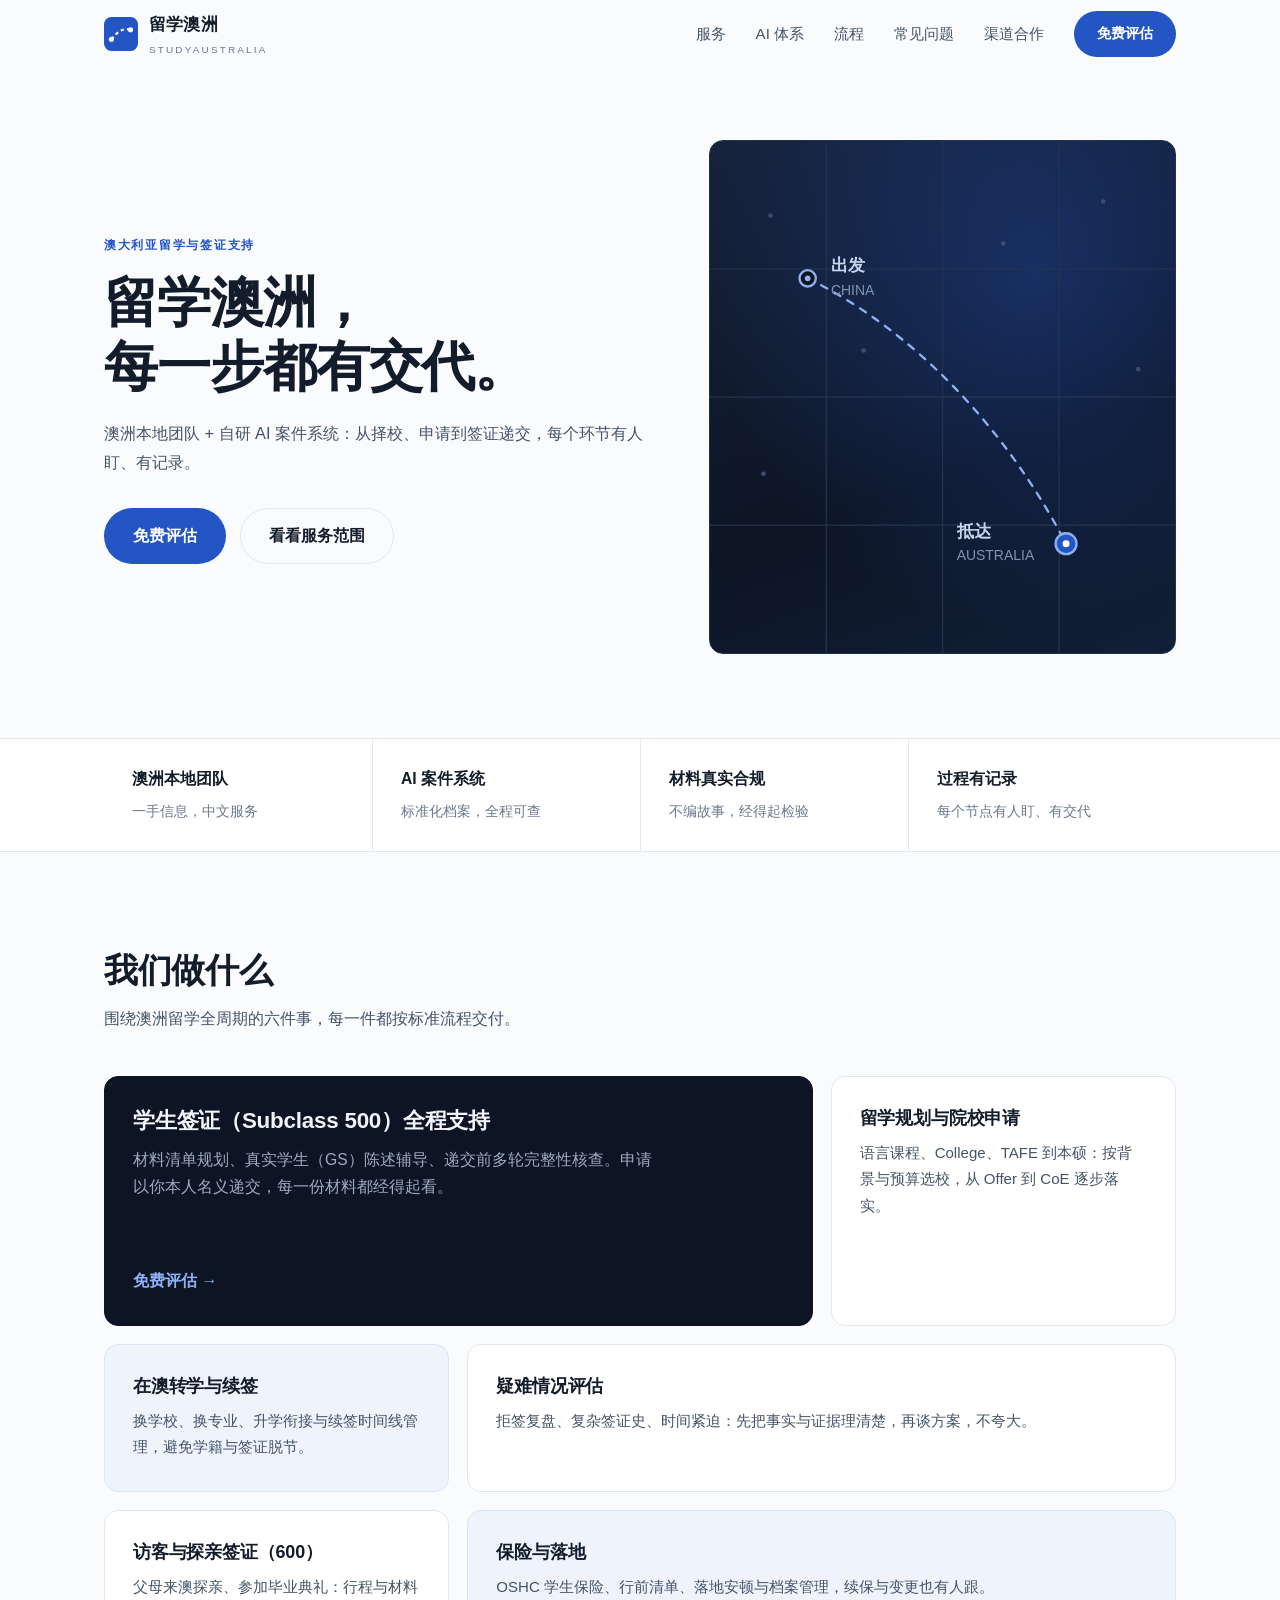
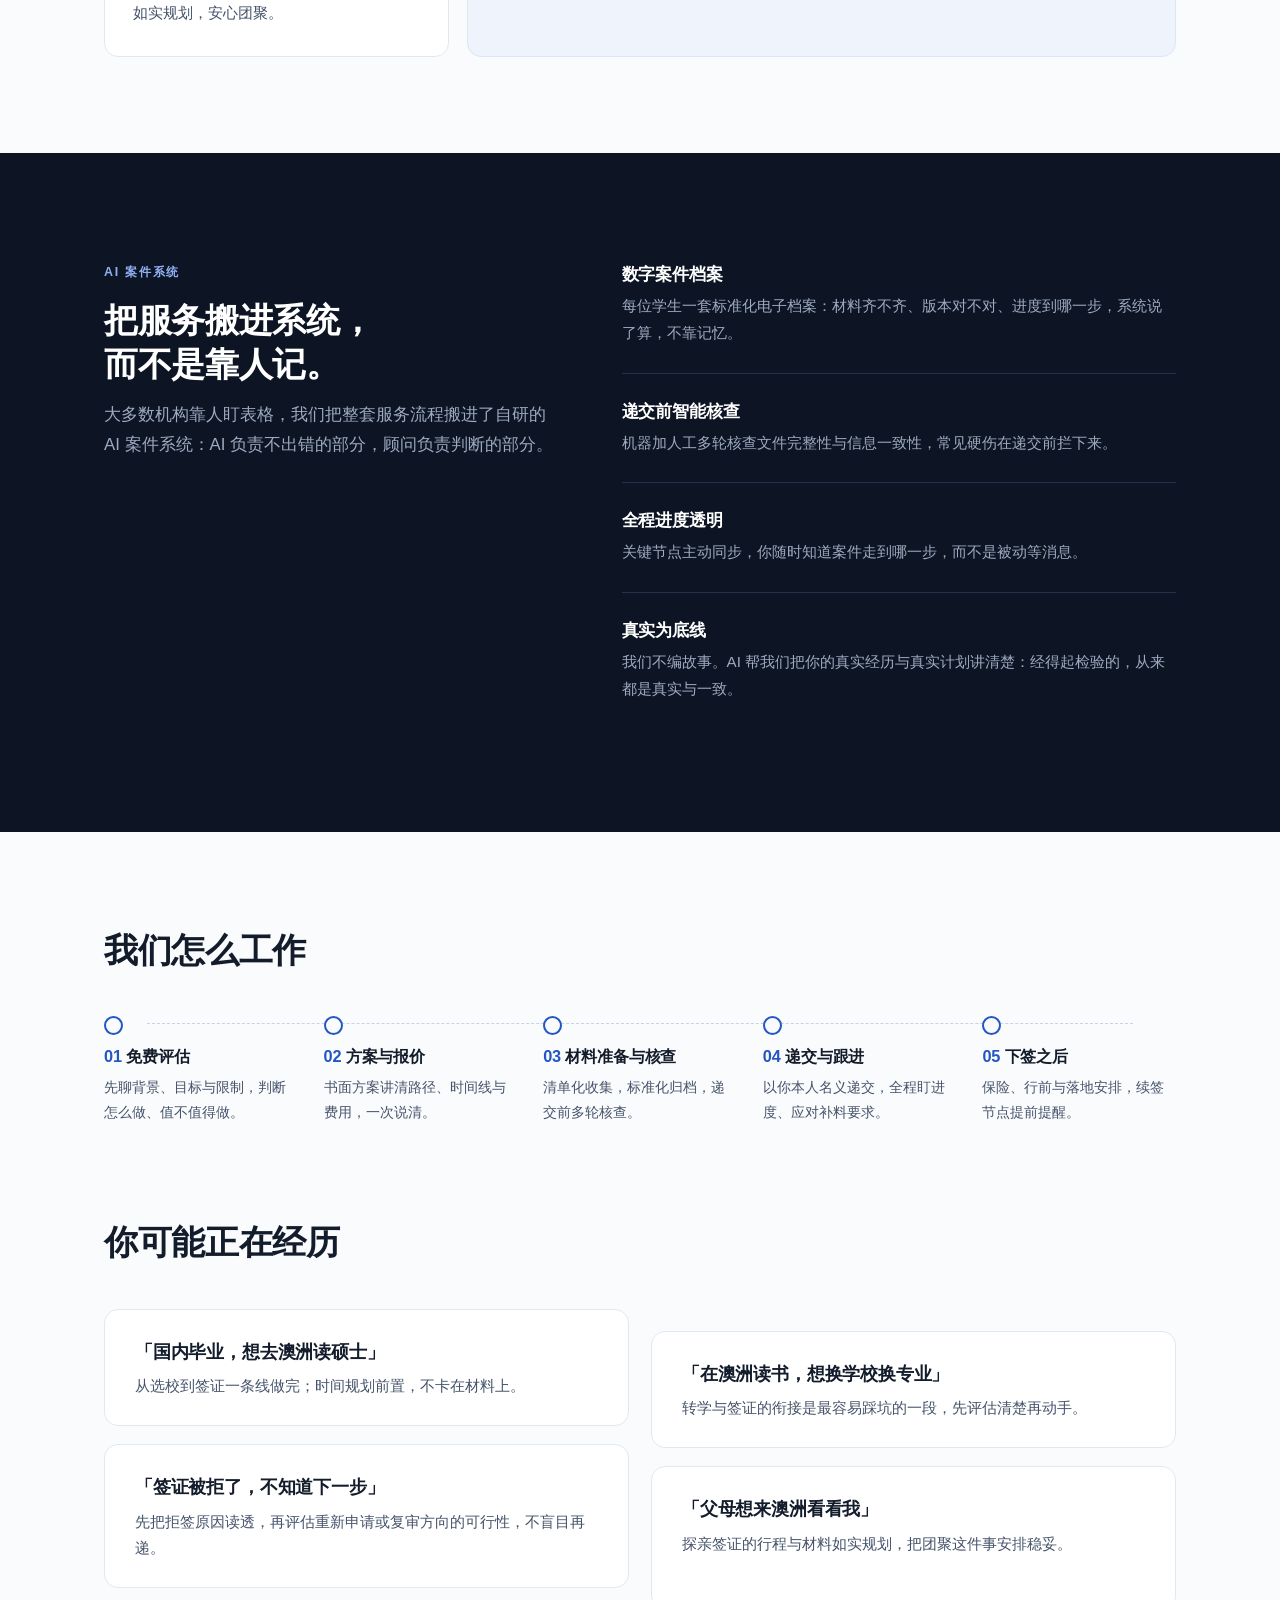
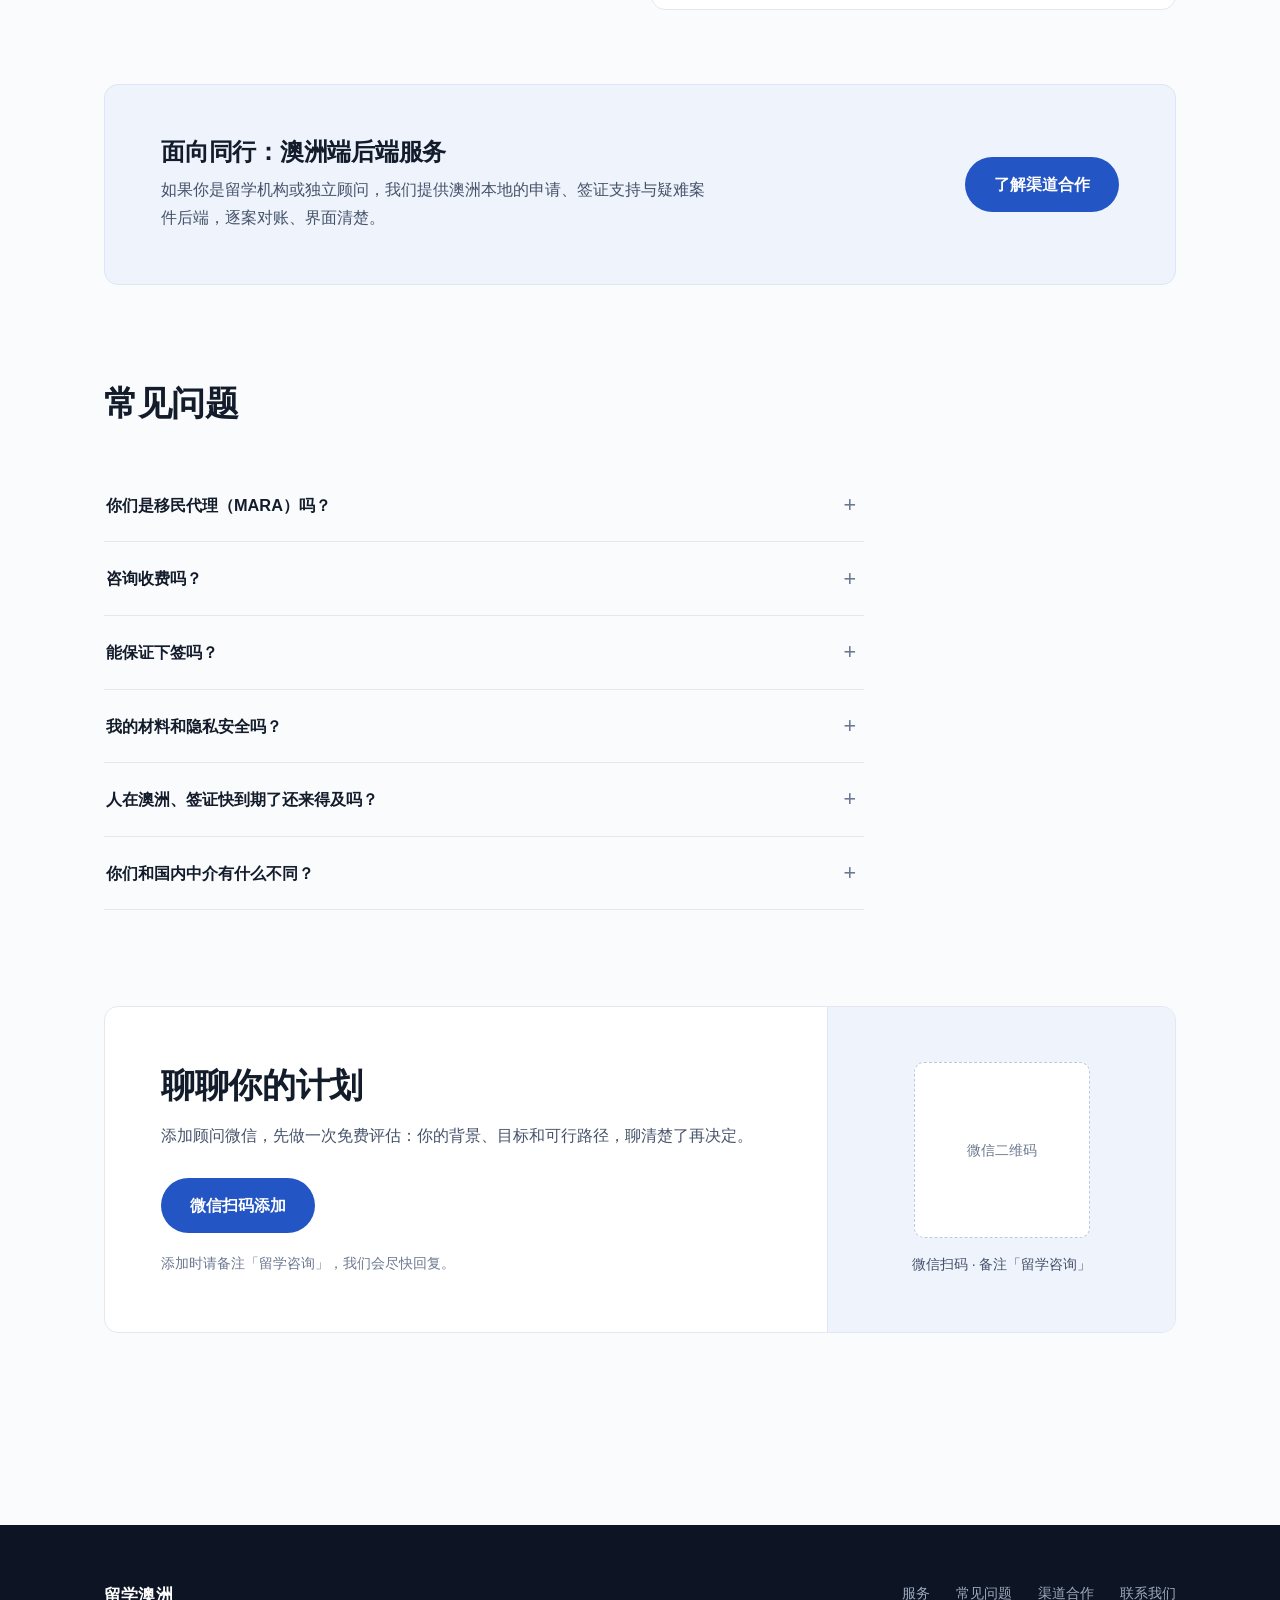
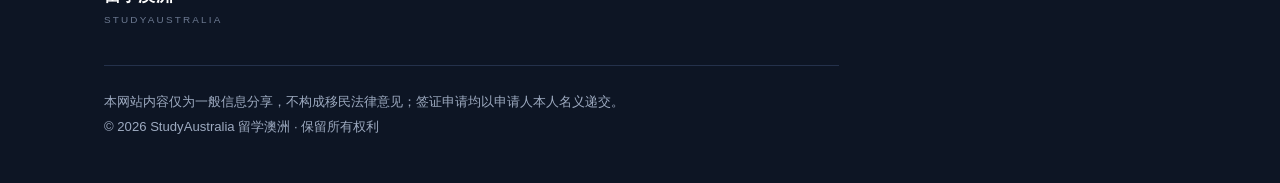
==== index.html @ 64d20a01 "StudyAustralia 品牌站 v1（首页 + 渠道合作页）" ====
<!DOCTYPE html>
<html lang="zh-CN">
<head>
  <meta charset="UTF-8">
  <meta name="viewport" content="width=device-width, initial-scale=1.0">
  <title>留学澳洲 StudyAustralia | 院校申请 · 签证支持 · 澳洲本地服务</title>
  <meta name="description" content="留学澳洲 StudyAustralia：澳洲本地留学服务团队。院校申请、学生签证（500）支持、在澳转学续签、疑难情况评估、探亲签证、OSHC 与落地服务，自研 AI 案件系统全程透明。">
  <meta property="og:title" content="留学澳洲 StudyAustralia | 院校申请 · 签证支持 · 澳洲本地服务">
  <meta property="og:description" content="澳洲本地团队 + 自研 AI 案件系统：从择校、申请到签证递交，每个环节有人盯、有记录。">
  <meta property="og:type" content="website">
  <meta name="theme-color" content="#0d1524">
  <link rel="icon" href="data:image/svg+xml,%3Csvg xmlns='http://www.w3.org/2000/svg' viewBox='0 0 32 32'%3E%3Crect width='32' height='32' rx='7' fill='%232455c4'/%3E%3Cpath d='M7 21 Q16 9 25 12' stroke='white' stroke-width='2' fill='none' stroke-dasharray='3 3'/%3E%3Ccircle cx='7' cy='21' r='2.4' fill='white'/%3E%3Ccircle cx='25' cy='12' r='2.4' fill='white'/%3E%3C/svg%3E">
  <link rel="stylesheet" href="css/style.css">
</head>
<body>
  <a class="skip-link" href="#main">跳到主要内容</a>

  <header class="nav" id="nav">
    <div class="container nav-inner">
      <a class="brand" href="#" aria-label="留学澳洲 首页">
        <!-- 品牌标识 -->
        <svg class="brand-mark" width="34" height="34" viewBox="0 0 32 32" aria-hidden="true">
          <rect width="32" height="32" rx="7" fill="#2455c4"/>
          <path d="M7 21 Q16 9 25 12" stroke="#fff" stroke-width="2" fill="none" stroke-dasharray="3 3"/>
          <circle cx="7" cy="21" r="2.4" fill="#fff"/>
          <circle cx="25" cy="12" r="2.4" fill="#fff"/>
        </svg>
        <span>
          <span class="brand-name">留学澳洲</span>
          <span class="brand-tag">STUDYAUSTRALIA</span>
        </span>
      </a>
      <button class="nav-toggle" aria-expanded="false" aria-controls="nav-links" aria-label="打开菜单">
        <span></span><span></span><span></span>
      </button>
      <ul class="nav-links" id="nav-links">
        <li><a href="#services">服务</a></li>
        <li><a href="#ai">AI 体系</a></li>
        <li><a href="#process">流程</a></li>
        <li><a href="#faq">常见问题</a></li>
        <li><a href="partners.html">渠道合作</a></li>
        <li><a class="btn btn-primary" href="#contact">免费评估</a></li>
      </ul>
    </div>
  </header>

  <main id="main">

    <!-- ============ Hero ============ -->
    <section class="hero">
      <div class="container hero-grid">
        <div>
          <span class="eyebrow">澳大利亚留学与签证支持</span>
          <h1 class="h-hero">留学澳洲，<br>每一步都有交代。</h1>
          <p class="sub">澳洲本地团队 + 自研 AI 案件系统：从择校、申请到签证递交，每个环节有人盯、有记录。</p>
          <div class="hero-ctas">
            <a class="btn btn-primary" href="#contact">免费评估</a>
            <a class="btn btn-ghost" href="#services">看看服务范围</a>
          </div>
        </div>
        <!-- 航线示意图 -->
        <div class="route-panel" role="img" aria-label="从中国到澳大利亚的航线示意图">
          <svg viewBox="0 0 400 440" preserveAspectRatio="xMidYMid slice" aria-hidden="true">
            <defs>
              <radialGradient id="glow" cx="70%" cy="26%" r="70%">
                <stop offset="0%" stop-color="#2455c4" stop-opacity="0.35"/>
                <stop offset="100%" stop-color="#2455c4" stop-opacity="0"/>
              </radialGradient>
            </defs>
            <rect width="400" height="440" fill="url(#glow)"/>
            <!-- 经纬参考线 -->
            <g stroke="#26344f" stroke-width="1">
              <line x1="0" y1="110" x2="400" y2="110"/>
              <line x1="0" y1="220" x2="400" y2="220"/>
              <line x1="0" y1="330" x2="400" y2="330"/>
              <line x1="100" y1="0" x2="100" y2="440"/>
              <line x1="200" y1="0" x2="200" y2="440"/>
              <line x1="300" y1="0" x2="300" y2="440"/>
            </g>
            <!-- 远点星点 -->
            <g fill="#3b4c6e">
              <circle cx="52" cy="64" r="2"/>
              <circle cx="338" cy="52" r="2"/>
              <circle cx="368" cy="196" r="2"/>
              <circle cx="46" cy="286" r="2"/>
              <circle cx="132" cy="180" r="2"/>
              <circle cx="252" cy="88" r="2"/>
            </g>
            <!-- 航线：出发 → 抵达 -->
            <path d="M84 118 C 150 150, 240 220, 306 346" stroke="#8fb0f2" stroke-width="2"
                  fill="none" stroke-dasharray="6 7" stroke-linecap="round"/>
            <g>
              <circle cx="84" cy="118" r="7" fill="#0d1524" stroke="#8fb0f2" stroke-width="2"/>
              <circle cx="84" cy="118" r="2.5" fill="#8fb0f2"/>
              <text x="104" y="112" fill="#c7d4ec" font-size="15" font-weight="600">出发</text>
              <text x="104" y="132" fill="#8093b2" font-size="12">CHINA</text>
            </g>
            <g>
              <circle cx="306" cy="346" r="9" fill="#2455c4" stroke="#8fb0f2" stroke-width="2"/>
              <circle cx="306" cy="346" r="3" fill="#fff"/>
              <text x="212" y="340" fill="#c7d4ec" font-size="15" font-weight="600">抵达</text>
              <text x="212" y="360" fill="#8093b2" font-size="12">AUSTRALIA</text>
            </g>
          </svg>
        </div>
      </div>
    </section>

    <!-- ============ 信任带 ============ -->
    <div class="band">
      <div class="container band-grid">
        <div class="band-item"><strong>澳洲本地团队</strong><span>一手信息，中文服务</span></div>
        <div class="band-item"><strong>AI 案件系统</strong><span>标准化档案，全程可查</span></div>
        <div class="band-item"><strong>材料真实合规</strong><span>不编故事，经得起检验</span></div>
        <div class="band-item"><strong>过程有记录</strong><span>每个节点有人盯、有交代</span></div>
      </div>
    </div>

    <!-- ============ 服务 bento ============ -->
    <section class="section" id="services">
      <div class="container">
        <div class="section-head reveal">
          <h2 class="h-section">我们做什么</h2>
          <p class="sub">围绕澳洲留学全周期的六件事，每一件都按标准流程交付。</p>
        </div>
        <div class="bento">
          <article class="bento-card bento-featured reveal">
            <div>
              <h3>学生签证（Subclass 500）全程支持</h3>
              <p>材料清单规划、真实学生（GS）陈述辅导、递交前多轮完整性核查。申请以你本人名义递交，每一份材料都经得起看。</p>
            </div>
            <a class="link-more" href="#contact">免费评估</a>
          </article>
          <article class="bento-card reveal reveal-d1">
            <h3>留学规划与院校申请</h3>
            <p>语言课程、College、TAFE 到本硕：按背景与预算选校，从 Offer 到 CoE 逐步落实。</p>
          </article>
          <article class="bento-card bento-tint reveal">
            <h3>在澳转学与续签</h3>
            <p>换学校、换专业、升学衔接与续签时间线管理，避免学籍与签证脱节。</p>
          </article>
          <article class="bento-card bento-wide reveal reveal-d1">
            <h3>疑难情况评估</h3>
            <p>拒签复盘、复杂签证史、时间紧迫：先把事实与证据理清楚，再谈方案，不夸大。</p>
          </article>
          <article class="bento-card reveal reveal-d2">
            <h3>访客与探亲签证（600）</h3>
            <p>父母来澳探亲、参加毕业典礼：行程与材料如实规划，安心团聚。</p>
          </article>
          <article class="bento-card bento-tint bento-wide reveal reveal-d3">
            <h3>保险与落地</h3>
            <p>OSHC 学生保险、行前清单、落地安顿与档案管理，续保与变更也有人跟。</p>
          </article>
        </div>
      </div>
    </section>

    <!-- ============ AI 体系（全页唯一深色 block） ============ -->
    <section class="block-ai" id="ai">
      <div class="container">
        <div class="ai-grid">
          <div class="reveal">
            <span class="eyebrow">AI 案件系统</span>
            <h2 class="h-section">把服务搬进系统，<br>而不是靠人记。</h2>
            <p class="lead">大多数机构靠人盯表格，我们把整套服务流程搬进了自研的 AI 案件系统：AI 负责不出错的部分，顾问负责判断的部分。</p>
          </div>
          <div class="ai-list">
            <div class="ai-item reveal">
              <h3>数字案件档案</h3>
              <p>每位学生一套标准化电子档案：材料齐不齐、版本对不对、进度到哪一步，系统说了算，不靠记忆。</p>
            </div>
            <div class="ai-item reveal reveal-d1">
              <h3>递交前智能核查</h3>
              <p>机器加人工多轮核查文件完整性与信息一致性，常见硬伤在递交前拦下来。</p>
            </div>
            <div class="ai-item reveal reveal-d2">
              <h3>全程进度透明</h3>
              <p>关键节点主动同步，你随时知道案件走到哪一步，而不是被动等消息。</p>
            </div>
            <div class="ai-item reveal reveal-d3">
              <h3>真实为底线</h3>
              <p>我们不编故事。AI 帮我们把你的真实经历与真实计划讲清楚：经得起检验的，从来都是真实与一致。</p>
            </div>
          </div>
        </div>
      </div>
    </section>

    <!-- ============ 流程 ============ -->
    <section class="section" id="process">
      <div class="container">
        <div class="section-head reveal">
          <h2 class="h-section">我们怎么工作</h2>
        </div>
        <div class="process">
          <div class="step reveal">
            <h3>免费评估</h3>
            <p>先聊背景、目标与限制，判断怎么做、值不值得做。</p>
          </div>
          <div class="step reveal reveal-d1">
            <h3>方案与报价</h3>
            <p>书面方案讲清路径、时间线与费用，一次说清。</p>
          </div>
          <div class="step reveal reveal-d2">
            <h3>材料准备与核查</h3>
            <p>清单化收集，标准化归档，递交前多轮核查。</p>
          </div>
          <div class="step reveal reveal-d3">
            <h3>递交与跟进</h3>
            <p>以你本人名义递交，全程盯进度、应对补料要求。</p>
          </div>
          <div class="step reveal reveal-d3">
            <h3>下签之后</h3>
            <p>保险、行前与落地安排，续签节点提前提醒。</p>
          </div>
        </div>
      </div>
    </section>

    <!-- ============ 常见场景 ============ -->
    <section class="section" id="cases" style="padding-top: 0;">
      <div class="container">
        <div class="section-head reveal">
          <h2 class="h-section">你可能正在经历</h2>
        </div>
        <div class="scenes">
          <article class="scene reveal">
            <h3>「国内毕业，想去澳洲读硕士」</h3>
            <p>从选校到签证一条线做完；时间规划前置，不卡在材料上。</p>
          </article>
          <article class="scene reveal reveal-d1">
            <h3>「在澳洲读书，想换学校换专业」</h3>
            <p>转学与签证的衔接是最容易踩坑的一段，先评估清楚再动手。</p>
          </article>
          <article class="scene reveal">
            <h3>「签证被拒了，不知道下一步」</h3>
            <p>先把拒签原因读透，再评估重新申请或复审方向的可行性，不盲目再递。</p>
          </article>
          <article class="scene reveal reveal-d1">
            <h3>「父母想来澳洲看看我」</h3>
            <p>探亲签证的行程与材料如实规划，把团聚这件事安排稳妥。</p>
          </article>
        </div>
      </div>
    </section>

    <!-- ============ 渠道合作引导 ============ -->
    <section class="section" style="padding-top: 0;">
      <div class="container">
        <div class="partners-band reveal">
          <div>
            <h2>面向同行：澳洲端后端服务</h2>
            <p>如果你是留学机构或独立顾问，我们提供澳洲本地的申请、签证支持与疑难案件后端，逐案对账、界面清楚。</p>
          </div>
          <a class="btn btn-primary" href="partners.html">了解渠道合作</a>
        </div>
      </div>
    </section>

    <!-- ============ FAQ ============ -->
    <section class="section" id="faq" style="padding-top: 0;">
      <div class="container">
        <div class="section-head reveal">
          <h2 class="h-section">常见问题</h2>
        </div>
        <div class="faq-wrap reveal">
          <details class="faq">
            <summary>你们是移民代理（MARA）吗？</summary>
            <p class="faq-a">我们是教育咨询机构，不是澳大利亚注册移民代理，也不提供移民法律意见。签证申请以学生本人名义递交，我们做的是择校申请、材料整理与流程支持；涉及法律意见的情形，我们会建议你咨询注册移民代理或律师。</p>
          </details>
          <details class="faq">
            <summary>咨询收费吗？</summary>
            <p class="faq-a">初步评估免费。确定要做之后，我们会给出书面方案，路径、时间线和费用一次说清。</p>
          </details>
          <details class="faq">
            <summary>能保证下签吗？</summary>
            <p class="faq-a">没有任何机构能保证签证结果，说能保证的请保持警惕。我们承诺的是过程质量：材料真实、完整、一致，每一步有核查、有记录。</p>
          </details>
          <details class="faq">
            <summary>我的材料和隐私安全吗？</summary>
            <p class="faq-a">所有材料进入标准化电子档案，仅用于你本人的申请；护照、证件、账户类敏感信息有严格的内部访问边界，不会用于任何其他用途。</p>
          </details>
          <details class="faq">
            <summary>人在澳洲、签证快到期了还来得及吗？</summary>
            <p class="faq-a">越早评估越好。时间紧迫的案件我们会先做可行性判断：能做就全速推进，不能做也会直接告诉你，不耽误你的时间。</p>
          </details>
          <details class="faq">
            <summary>你们和国内中介有什么不同？</summary>
            <p class="faq-a">我们是澳洲本地团队，信息一手、流程数字化透明；同时我们也是多家留学机构的澳洲端合作伙伴。你可以直接找我们，也可能已经通过你的顾问在和我们协作。</p>
          </details>
        </div>
      </div>
    </section>

    <!-- ============ 联系 ============ -->
    <section class="section" id="contact" style="padding-top: 0;">
      <div class="container">
        <div class="contact-card reveal">
          <div class="contact-copy">
            <h2 class="h-section">聊聊你的计划</h2>
            <p class="sub">添加顾问微信，先做一次免费评估：你的背景、目标和可行路径，聊清楚了再决定。</p>
            <a class="btn btn-primary" href="#contact-qr">微信扫码添加</a>
            <p class="contact-note">添加时请备注「留学咨询」，我们会尽快回复。</p>
          </div>
          <div class="qr-side" id="contact-qr">
            <div class="qr-box">微信二维码</div>
            <span>微信扫码 · 备注「留学咨询」</span>
          </div>
        </div>
      </div>
    </section>
  </main>

  <footer class="footer">
    <div class="container">
      <div class="footer-top">
        <div class="brand">
          <span>
            <span class="brand-name">留学澳洲</span>
            <span class="brand-tag">STUDYAUSTRALIA</span>
          </span>
        </div>
        <ul class="footer-links">
          <li><a href="#services">服务</a></li>
          <li><a href="#faq">常见问题</a></li>
          <li><a href="partners.html">渠道合作</a></li>
          <li><a href="#contact">联系我们</a></li>
        </ul>
      </div>
      <p class="footer-legal">
        本网站内容仅为一般信息分享，不构成移民法律意见；签证申请均以申请人本人名义递交。<br>
        © <span id="year">2026</span> StudyAustralia 留学澳洲 · 保留所有权利
      </p>
    </div>
  </footer>

  <script src="js/main.js"></script>
</body>
</html>
---- css/style.css ----
/* ============================================================
   StudyAustralia 留学澳洲 · 品牌官网样式
   设计系统约定（全站唯一，改动请保持一致）：
   - 主题锁定：浅色单主题；唯一深色色块 = AI 体系区（deliberate color block，每页最多一次）
   - 圆角体系：容器/卡片 14px，交互按钮 pill（999px），小元素 10px
   - 色彩：中性 ink 冷灰 + 单一 accent 钴蓝，全站不引入第二 accent
   - 动效：仅 transform/opacity；IntersectionObserver 驱动；prefers-reduced-motion 全部降级
   - z-index 台阶：nav=50，移动菜单=40，其余不设
   ============================================================ */

:root {
  --ink: #131c2b;          /* 主文字 / 深底 */
  --ink-2: #0d1524;        /* 更深：深色区背景 */
  --body: #45536a;         /* 正文灰蓝 */
  --muted: #6b7890;        /* 次级文字 */
  --paper: #fafbfd;        /* 页面底 */
  --card: #ffffff;
  --line: #e3e8f0;         /* 分隔线 */
  --accent: #2455c4;       /* 唯一 accent：钴蓝 */
  --accent-deep: #1b3f96;
  --accent-tint: #eef3fc;  /* accent 浅底 */
  --on-ink: #f2f5fa;       /* 深底上的文字 */
  --on-ink-muted: #9daac0;
  --r-card: 14px;
  --r-sm: 10px;
  --ease: cubic-bezier(0.16, 1, 0.3, 1);
  --nav-h: 68px;
}

/* ---------- base ---------- */
* { box-sizing: border-box; margin: 0; padding: 0; }
html {
  scroll-behavior: smooth;
  scroll-padding-top: calc(var(--nav-h) + 16px);
  -webkit-text-size-adjust: 100%;
}
body {
  font-family: -apple-system, BlinkMacSystemFont, "PingFang SC", "Hiragino Sans GB",
    "Microsoft YaHei", "Noto Sans CJK SC", "Segoe UI", sans-serif;
  color: var(--ink);
  background: var(--paper);
  line-height: 1.75;
  font-size: 16px;
}
img, svg { display: block; max-width: 100%; }
a { color: inherit; text-decoration: none; }
::selection { background: var(--accent); color: #fff; }
:focus-visible { outline: 2px solid var(--accent); outline-offset: 3px; border-radius: 4px; }

.skip-link {
  position: absolute; left: -9999px; top: 0;
  background: var(--ink); color: #fff; padding: 10px 18px; z-index: 60;
  border-radius: 0 0 var(--r-sm) 0;
}
.skip-link:focus { left: 0; }

.container { max-width: 1120px; margin: 0 auto; padding: 0 24px; }

/* ---------- type ---------- */
h1, h2, h3 { line-height: 1.28; letter-spacing: -0.01em; font-weight: 700; }
.h-hero { font-size: clamp(2.1rem, 5.2vw, 3.4rem); line-height: 1.18; letter-spacing: -0.02em; }
.h-section { font-size: clamp(1.55rem, 3vw, 2.15rem); }
.sub {
  color: var(--body); font-size: 1.02rem; max-width: 40em;
}
.eyebrow {
  display: inline-block; font-size: 0.78rem; font-weight: 600;
  letter-spacing: 0.14em; color: var(--accent); margin-bottom: 14px;
}
.section-head { margin-bottom: 44px; }
.section-head .sub { margin-top: 12px; }

/* ---------- buttons：pill 体系 ---------- */
.btn {
  display: inline-flex; align-items: center; justify-content: center; gap: 8px;
  padding: 13px 28px; border-radius: 999px; font-size: 0.98rem; font-weight: 600;
  border: 1px solid transparent; cursor: pointer; white-space: nowrap;
  transition: transform 0.25s var(--ease), background 0.25s var(--ease),
    border-color 0.25s var(--ease), color 0.25s var(--ease);
}
.btn:active { transform: translateY(1px) scale(0.985); }
.btn-primary { background: var(--accent); color: #fff; }
.btn-primary:hover { background: var(--accent-deep); }
.btn-ghost { border-color: var(--line); color: var(--ink); background: transparent; }
.btn-ghost:hover { border-color: var(--ink); }
.btn-on-dark { background: var(--on-ink); color: var(--ink-2); }
.btn-on-dark:hover { background: #fff; }
.link-more { color: var(--accent); font-weight: 600; }
.link-more::after { content: " →"; }
.link-more:hover { color: var(--accent-deep); }

/* ---------- nav ---------- */
.nav {
  position: fixed; top: 0; left: 0; right: 0; z-index: 50; height: var(--nav-h);
  background: rgba(250, 251, 253, 0.86);
  -webkit-backdrop-filter: blur(14px); backdrop-filter: blur(14px);
  border-bottom: 1px solid transparent;
  transition: border-color 0.3s var(--ease);
}
.nav.scrolled { border-bottom-color: var(--line); }
.nav-inner {
  height: var(--nav-h); display: flex; align-items: center; justify-content: space-between; gap: 24px;
}
.brand { display: flex; align-items: center; gap: 11px; }
.brand-mark { flex: none; }
.brand-name { font-weight: 700; font-size: 1.05rem; letter-spacing: 0.01em; }
.brand-tag {
  display: block; font-size: 0.62rem; font-weight: 500; letter-spacing: 0.22em;
  color: var(--muted); margin-top: 1px;
}
.nav-links { display: flex; align-items: center; gap: 30px; list-style: none; }
.nav-links a:not(.btn) {
  font-size: 0.94rem; color: var(--body); font-weight: 500;
  transition: color 0.2s var(--ease);
}
.nav-links a:not(.btn):hover { color: var(--ink); }
.nav-links .btn { padding: 9px 22px; font-size: 0.9rem; }
.nav-toggle {
  display: none; background: none; border: 0; cursor: pointer; padding: 10px; margin-right: -10px;
}
.nav-toggle span {
  display: block; width: 22px; height: 2px; background: var(--ink); border-radius: 2px;
  transition: transform 0.3s var(--ease), opacity 0.3s var(--ease);
}
.nav-toggle span + span { margin-top: 5px; }
.nav-toggle[aria-expanded="true"] span:nth-child(1) { transform: translateY(7px) rotate(45deg); }
.nav-toggle[aria-expanded="true"] span:nth-child(2) { opacity: 0; }
.nav-toggle[aria-expanded="true"] span:nth-child(3) { transform: translateY(-7px) rotate(-45deg); }

/* ---------- hero ---------- */
.hero { padding: calc(var(--nav-h) + 72px) 0 84px; }
.hero-grid {
  display: grid; grid-template-columns: 1.08fr 0.92fr; gap: 56px; align-items: center;
}
.hero .sub { margin: 20px 0 32px; }
.hero-ctas { display: flex; gap: 14px; flex-wrap: wrap; }

/* hero 右侧：航线图版（品牌几何装置；后续可替换为真实摄影图，见 BUILD_NOTES） */
.route-panel {
  position: relative; border-radius: var(--r-card); overflow: hidden;
  background: linear-gradient(160deg, #16233c 0%, #0d1524 62%, #101f38 100%);
  border: 1px solid #22304a;
  aspect-ratio: 10 / 11;
}
.route-panel svg { position: absolute; inset: 0; width: 100%; height: 100%; }

/* ---------- 信任带 ---------- */
.band {
  border-top: 1px solid var(--line); border-bottom: 1px solid var(--line);
  background: var(--card);
}
.band-grid {
  display: grid; grid-template-columns: repeat(4, 1fr);
}
.band-item {
  padding: 26px 28px; border-left: 1px solid var(--line);
}
.band-item:first-child { border-left: 0; }
.band-item strong { display: block; font-size: 0.98rem; margin-bottom: 4px; }
.band-item span { font-size: 0.86rem; color: var(--muted); }

/* ---------- 通用 section ---------- */
.section { padding: 96px 0; }

/* ---------- services bento ---------- */
.bento {
  display: grid; grid-template-columns: repeat(3, 1fr); gap: 18px;
}
.bento-card {
  background: var(--card); border: 1px solid var(--line); border-radius: var(--r-card);
  padding: 30px 28px;
  transition: transform 0.3s var(--ease), box-shadow 0.3s var(--ease), border-color 0.3s var(--ease);
}
.bento-card:hover {
  transform: translateY(-3px);
  border-color: #cdd7e8;
  box-shadow: 0 14px 34px rgba(19, 34, 64, 0.08);
}
.bento-card h3 { font-size: 1.12rem; margin-bottom: 10px; }
.bento-card p { font-size: 0.94rem; color: var(--body); }
.bento-featured {
  grid-column: span 2; display: flex; flex-direction: column; justify-content: space-between;
  background: var(--ink-2); border-color: var(--ink-2); color: var(--on-ink);
  min-height: 250px;
}
.bento-featured h3 { font-size: 1.4rem; }
.bento-featured p { color: var(--on-ink-muted); font-size: 0.98rem; max-width: 34em; }
.bento-featured .link-more { color: #8fb0f2; margin-top: 22px; }
.bento-featured .link-more:hover { color: #b4cbf7; }
.bento-tint { background: var(--accent-tint); border-color: #dbe6f8; }
.bento-wide { grid-column: span 2; }
.bento-wide p { max-width: 44em; }

/* ---------- AI 深色区（全页唯一深色 color block） ---------- */
.block-ai { background: var(--ink-2); color: var(--on-ink); padding: 104px 0; }
.block-ai .eyebrow { color: #8fb0f2; }
.block-ai .h-section { color: #fff; }
.block-ai .lead { color: var(--on-ink-muted); font-size: 1.05rem; max-width: 36em; margin-top: 14px; }
.ai-grid {
  display: grid; grid-template-columns: 0.9fr 1.1fr; gap: 64px; align-items: start;
}
.ai-list { display: grid; gap: 0; }
.ai-item { padding: 26px 0; border-top: 1px solid #24314b; }
.ai-item:first-child { border-top: 0; padding-top: 6px; }
.ai-item h3 { color: #fff; font-size: 1.08rem; margin-bottom: 8px; }
.ai-item p { color: var(--on-ink-muted); font-size: 0.95rem; max-width: 38em; }

/* ---------- process ---------- */
.process {
  display: grid; grid-template-columns: repeat(5, 1fr); gap: 26px;
  position: relative; counter-reset: step;
}
.process::before {
  content: ""; position: absolute; top: 7px; left: 4%; right: 4%; height: 0;
  border-top: 1px dashed #c8d2e4;
}
.step { position: relative; padding-top: 30px; counter-increment: step; }
.step::before {
  content: ""; position: absolute; top: 0; left: 0; width: 15px; height: 15px;
  border-radius: 50%; background: var(--paper); border: 2px solid var(--accent);
}
.step h3 { font-size: 1.02rem; margin-bottom: 8px; }
.step h3::before { content: counter(step, decimal-leading-zero) "  "; color: var(--accent); font-weight: 700; }
.step p { font-size: 0.88rem; color: var(--body); }

/* ---------- scenarios ---------- */
.scenes { display: grid; grid-template-columns: 1fr 1fr; gap: 18px 22px; }
.scene {
  background: var(--card); border: 1px solid var(--line); border-radius: var(--r-card);
  padding: 30px 30px 26px;
}
.scenes .scene:nth-child(even) { transform: translateY(22px); }
.scene h3 { font-size: 1.14rem; margin-bottom: 10px; }
.scene p { font-size: 0.94rem; color: var(--body); }

/* ---------- partners band ---------- */
.partners-band {
  background: var(--accent-tint); border: 1px solid #dbe6f8; border-radius: var(--r-card);
  padding: 52px 56px; display: flex; align-items: center; justify-content: space-between; gap: 32px;
}
.partners-band h2 { font-size: 1.5rem; margin-bottom: 8px; }
.partners-band p { color: var(--body); max-width: 34em; }

/* ---------- FAQ ---------- */
.faq-wrap { max-width: 760px; }
.faq {
  border-bottom: 1px solid var(--line);
}
.faq summary {
  list-style: none; cursor: pointer; padding: 22px 44px 22px 2px;
  font-weight: 600; font-size: 1.02rem; position: relative;
}
.faq summary::-webkit-details-marker { display: none; }
.faq summary::after {
  content: "+"; position: absolute; right: 8px; top: 50%;
  transform: translateY(-50%); font-size: 1.35rem; font-weight: 400; color: var(--muted);
  transition: transform 0.3s var(--ease);
}
.faq[open] summary::after { transform: translateY(-50%) rotate(45deg); }
.faq-a { padding: 0 2px 24px; color: var(--body); font-size: 0.96rem; max-width: 44em; }

/* ---------- contact ---------- */
.contact-card {
  background: var(--card); border: 1px solid var(--line); border-radius: var(--r-card);
  display: grid; grid-template-columns: 1.35fr 0.65fr; overflow: hidden;
}
.contact-copy { padding: 56px; }
.contact-copy .sub { margin: 14px 0 28px; }
.contact-note { font-size: 0.88rem; color: var(--muted); margin-top: 18px; }
.qr-side {
  background: var(--accent-tint); border-left: 1px solid #dbe6f8;
  display: flex; flex-direction: column; align-items: center; justify-content: center;
  padding: 40px; gap: 14px;
}
.qr-box {
  width: 176px; height: 176px; border-radius: var(--r-sm);
  background: #fff; border: 1px dashed #b9c9e6;
  display: flex; align-items: center; justify-content: center;
  color: var(--muted); font-size: 0.9rem;
}
.qr-box img { width: 100%; height: 100%; object-fit: contain; border-radius: var(--r-sm); }
.qr-side span { font-size: 0.88rem; color: var(--body); }

/* ---------- footer ---------- */
.footer { background: var(--ink-2); color: var(--on-ink-muted); padding: 56px 0 44px; margin-top: 96px; }
.footer-top { display: flex; justify-content: space-between; gap: 32px; flex-wrap: wrap; align-items: flex-start; }
.footer .brand-name { color: #fff; }
.footer-links { display: flex; gap: 26px; list-style: none; font-size: 0.9rem; }
.footer-links a:hover { color: #fff; }
.footer-legal {
  margin-top: 36px; padding-top: 24px; border-top: 1px solid #24314b;
  font-size: 0.82rem; line-height: 1.9; max-width: 56em;
}

/* ---------- partners page ---------- */
.page-hero { padding: calc(var(--nav-h) + 80px) 0 72px; }
.page-hero .sub { margin: 18px 0 30px; }
.offer-list { display: grid; grid-template-columns: 1fr 1fr; gap: 0 64px; }
.offer {
  padding: 30px 0; border-bottom: 1px solid var(--line);
}
.offer h3 { font-size: 1.1rem; margin-bottom: 8px; }
.offer p { font-size: 0.94rem; color: var(--body); }
.flow { max-width: 640px; }
.flow-step {
  display: grid; grid-template-columns: 44px 1fr; gap: 20px; padding: 22px 0;
  border-bottom: 1px solid var(--line);
}
.flow-step:last-child { border-bottom: 0; }
.flow-num {
  width: 40px; height: 40px; border-radius: 50%; background: var(--accent-tint);
  color: var(--accent); font-weight: 700; display: flex; align-items: center; justify-content: center;
  font-size: 0.95rem;
}
.flow-step h3 { font-size: 1.04rem; margin-bottom: 4px; }
.flow-step p { font-size: 0.92rem; color: var(--body); }

/* ---------- reveal 动效 ---------- */
.reveal { opacity: 0; transform: translateY(22px); transition: opacity 0.7s var(--ease), transform 0.7s var(--ease); }
.reveal.in { opacity: 1; transform: none; }
.reveal-d1 { transition-delay: 0.08s; }
.reveal-d2 { transition-delay: 0.16s; }
.reveal-d3 { transition-delay: 0.24s; }

@media (prefers-reduced-motion: reduce) {
  html { scroll-behavior: auto; }
  .reveal { opacity: 1; transform: none; transition: none; }
  .btn, .bento-card, .nav, .faq summary::after { transition: none; }
}

/* ---------- responsive ---------- */
@media (max-width: 1024px) {
  .hero-grid { gap: 40px; }
  .process { grid-template-columns: repeat(5, 1fr); gap: 18px; }
}
@media (max-width: 860px) {
  .section { padding: 68px 0; }
  .hero { padding: calc(var(--nav-h) + 44px) 0 60px; }
  .hero-grid { grid-template-columns: 1fr; gap: 36px; }
  .route-panel { aspect-ratio: 16 / 10; }
  .band-grid { grid-template-columns: 1fr 1fr; }
  .band-item { border-left: 0; border-top: 1px solid var(--line); }
  .band-item:nth-child(-n+2) { border-top: 0; }
  .band-item:nth-child(even) { border-left: 1px solid var(--line); }
  .bento { grid-template-columns: 1fr; }
  .bento-featured, .bento-wide { grid-column: span 1; }
  .ai-grid { grid-template-columns: 1fr; gap: 36px; }
  .process { grid-template-columns: 1fr; gap: 8px; }
  .process::before { display: none; }
  .step { padding: 18px 0 18px 30px; }
  .step::before { top: 24px; }
  .scenes { grid-template-columns: 1fr; }
  .scenes .scene:nth-child(even) { transform: none; }
  .partners-band { flex-direction: column; align-items: flex-start; padding: 40px 32px; }
  .contact-card { grid-template-columns: 1fr; }
  .qr-side { border-left: 0; border-top: 1px solid #dbe6f8; }
  .contact-copy { padding: 40px 30px; }
  .offer-list { grid-template-columns: 1fr; gap: 0; }

  /* 移动端导航 */
  .nav-toggle { display: block; }
  .nav-links {
    position: fixed; top: var(--nav-h); left: 0; right: 0; z-index: 40;
    flex-direction: column; align-items: flex-start; gap: 4px;
    background: var(--card); border-bottom: 1px solid var(--line);
    padding: 14px 24px 22px;
    transform: translateY(-12px); opacity: 0; pointer-events: none;
    transition: transform 0.3s var(--ease), opacity 0.3s var(--ease);
  }
  .nav-links.open { transform: none; opacity: 1; pointer-events: auto; }
  .nav-links li { width: 100%; }
  .nav-links a:not(.btn) { display: block; padding: 10px 0; font-size: 1rem; }
  .nav-links .btn { margin-top: 10px; }
}
@media (max-width: 480px) {
  .band-grid { grid-template-columns: 1fr; }
  .band-item { border-left: 0 !important; border-top: 1px solid var(--line); }
  .band-item:first-child { border-top: 0; }
  .partners-band { padding: 32px 24px; }
}
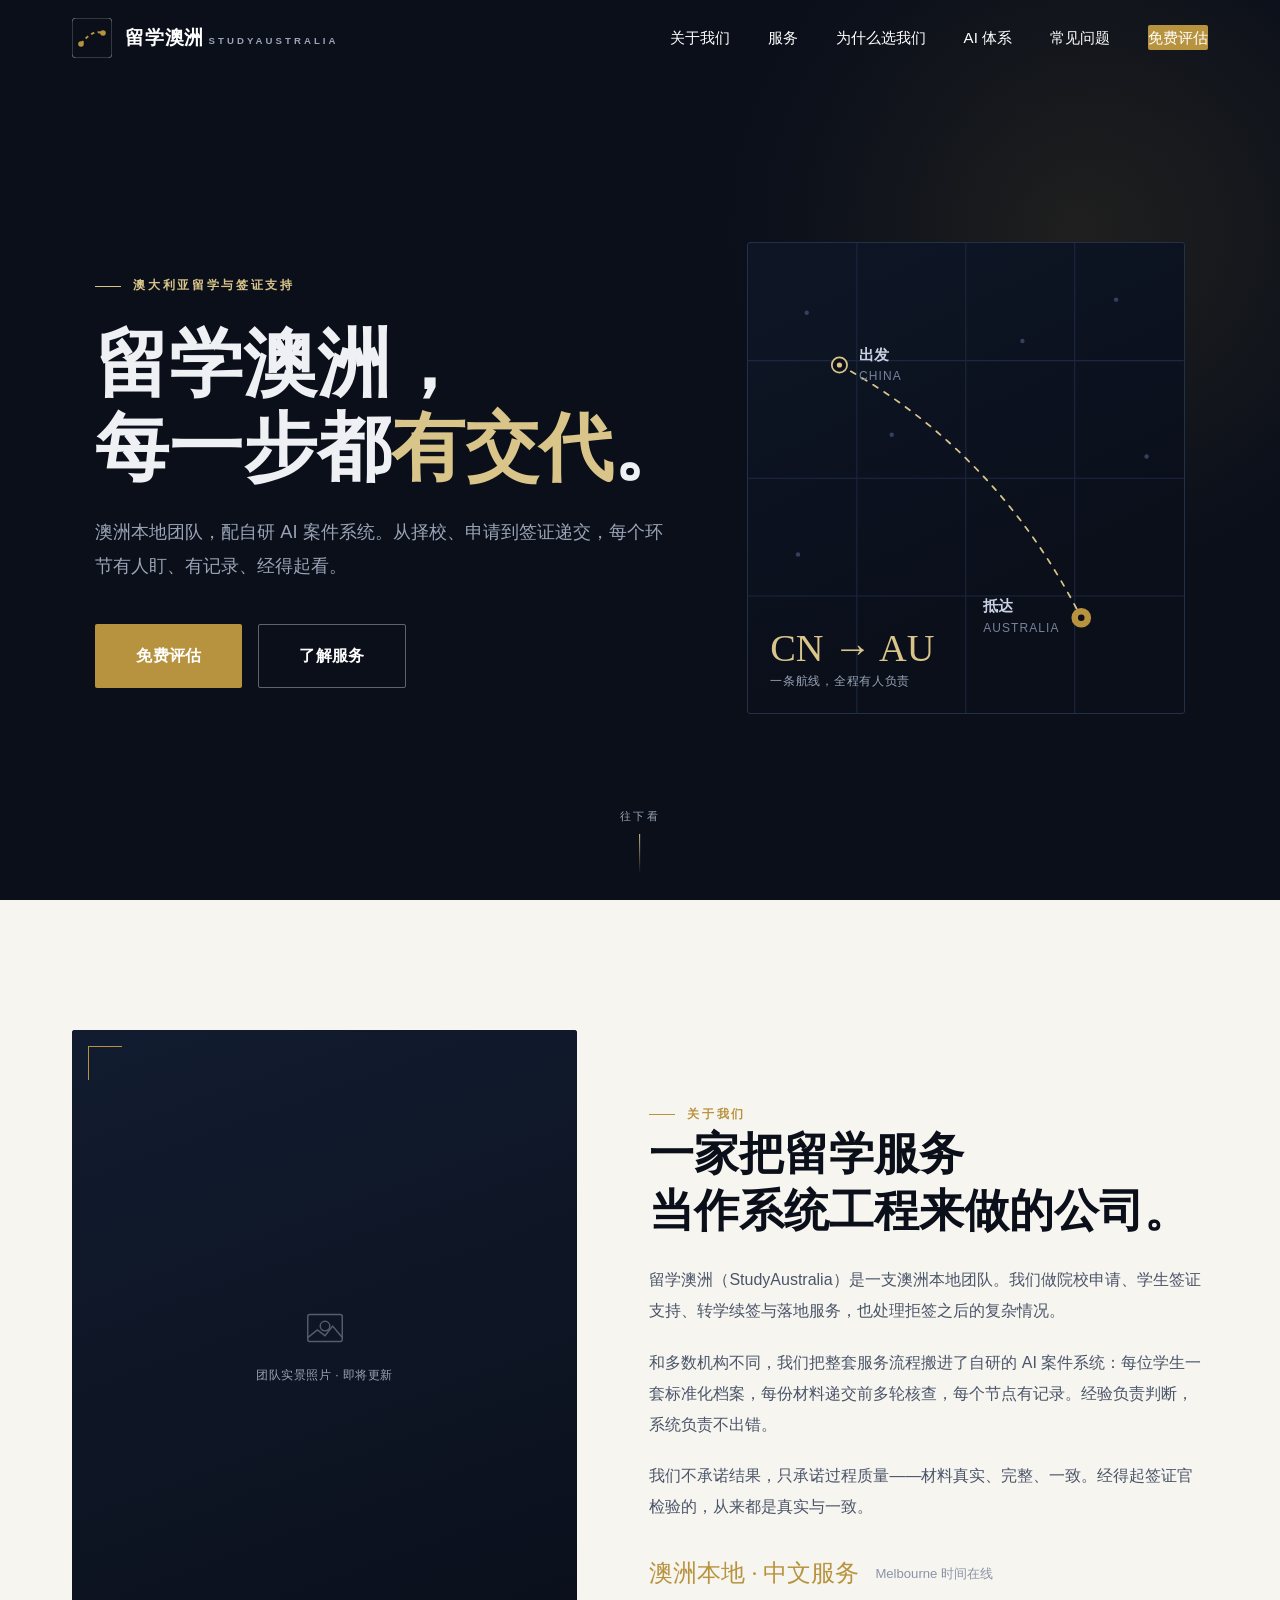
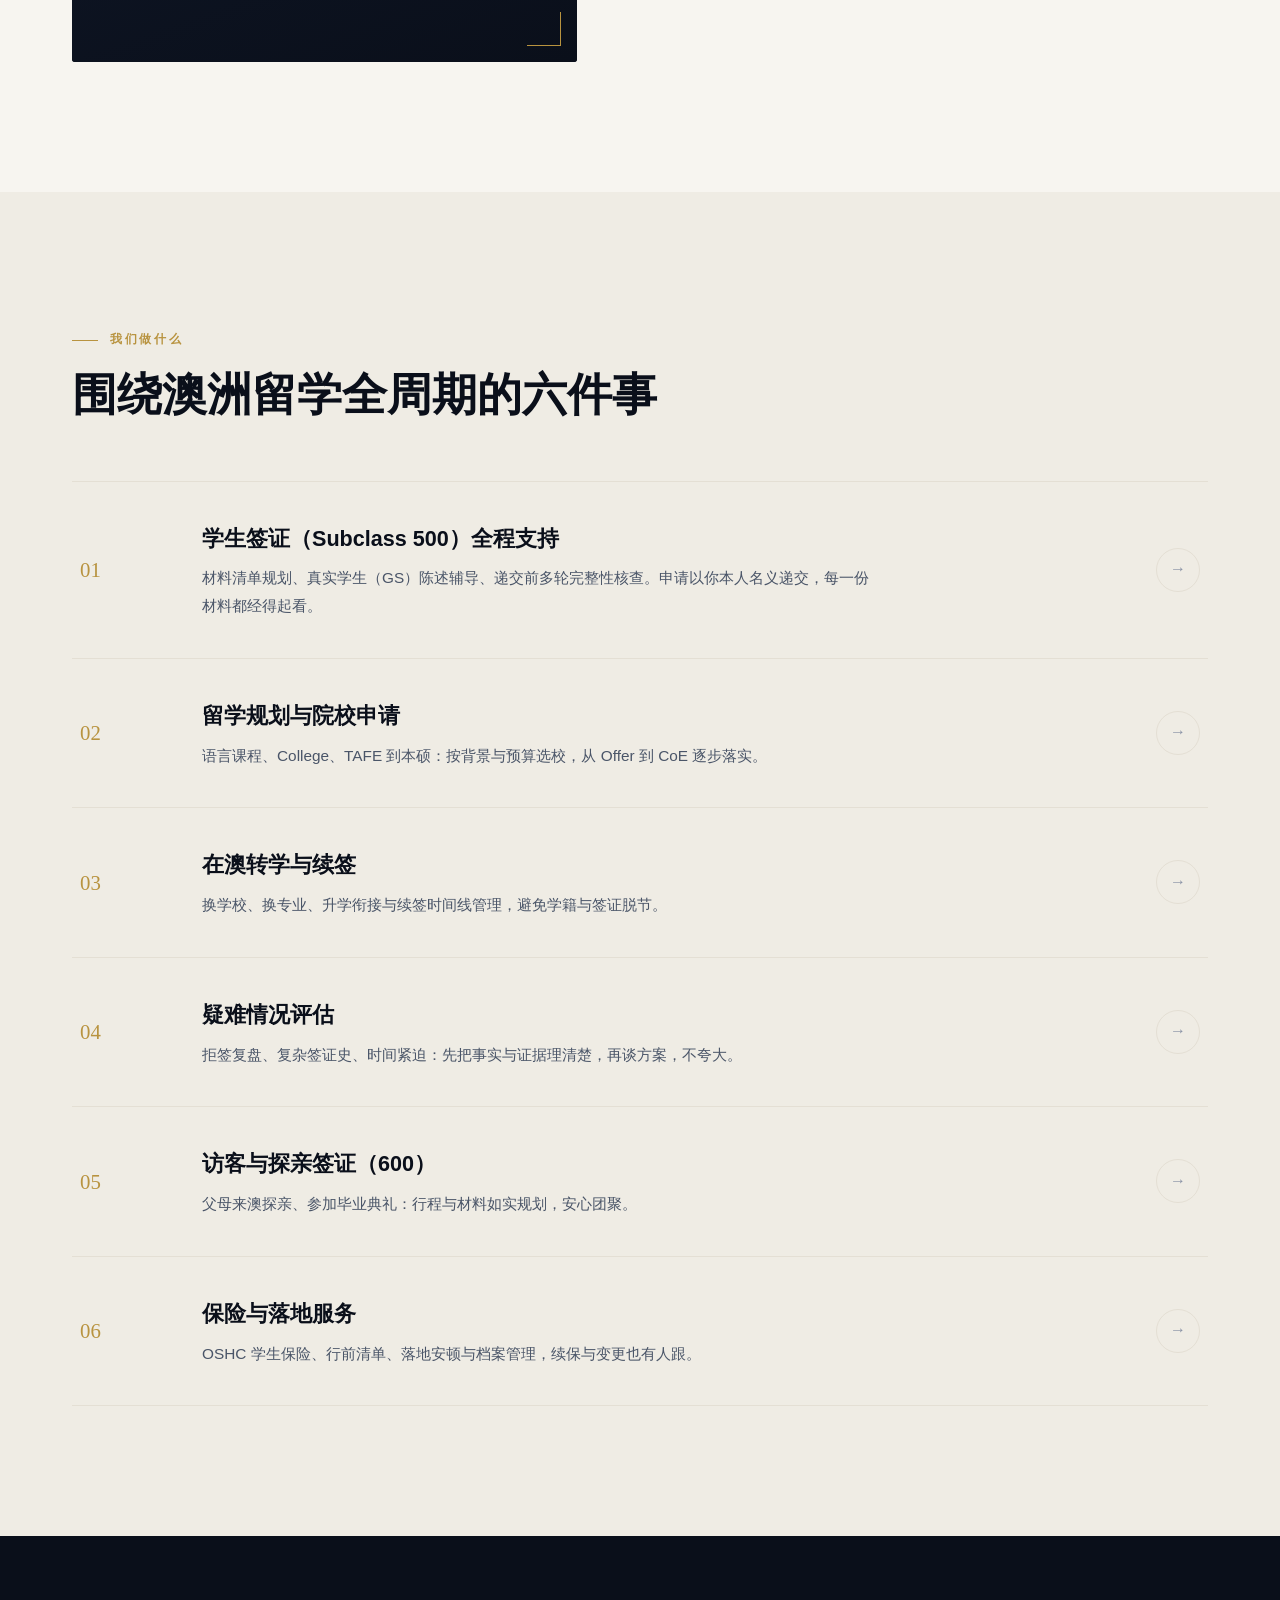
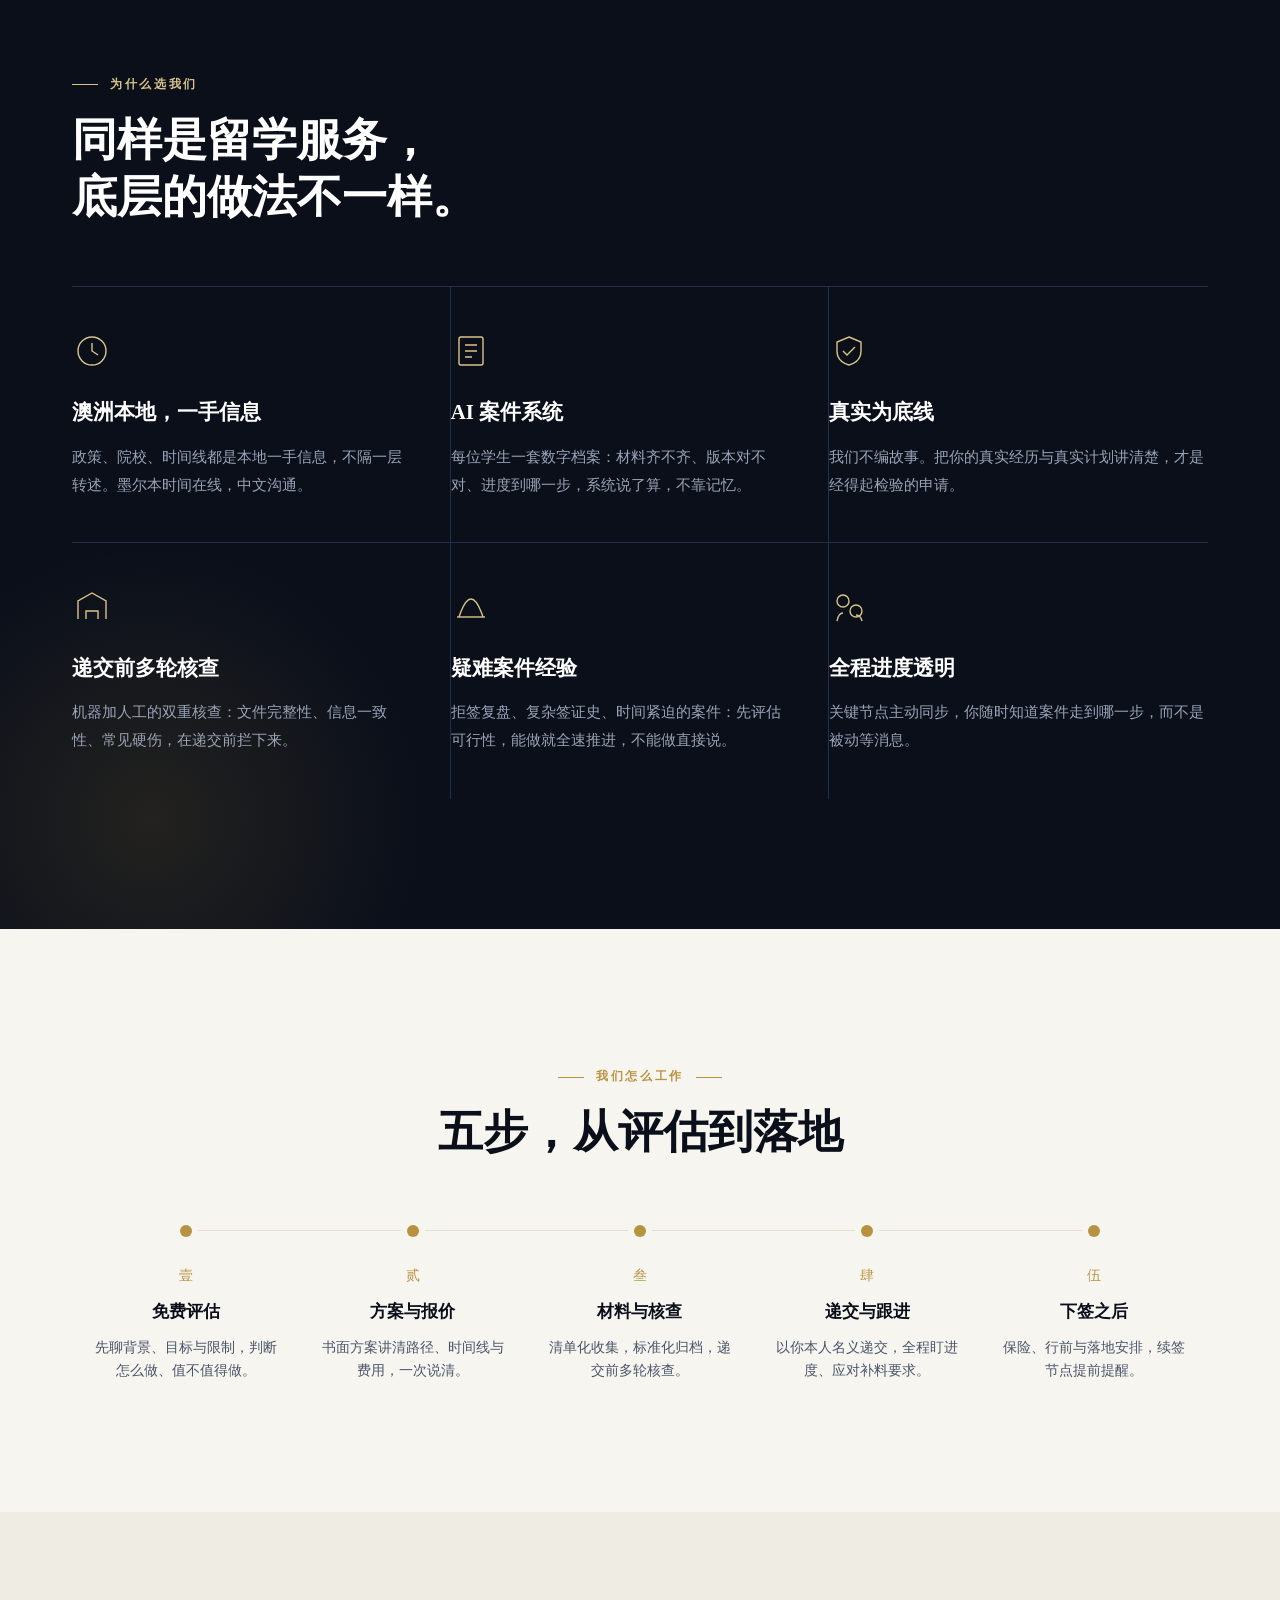
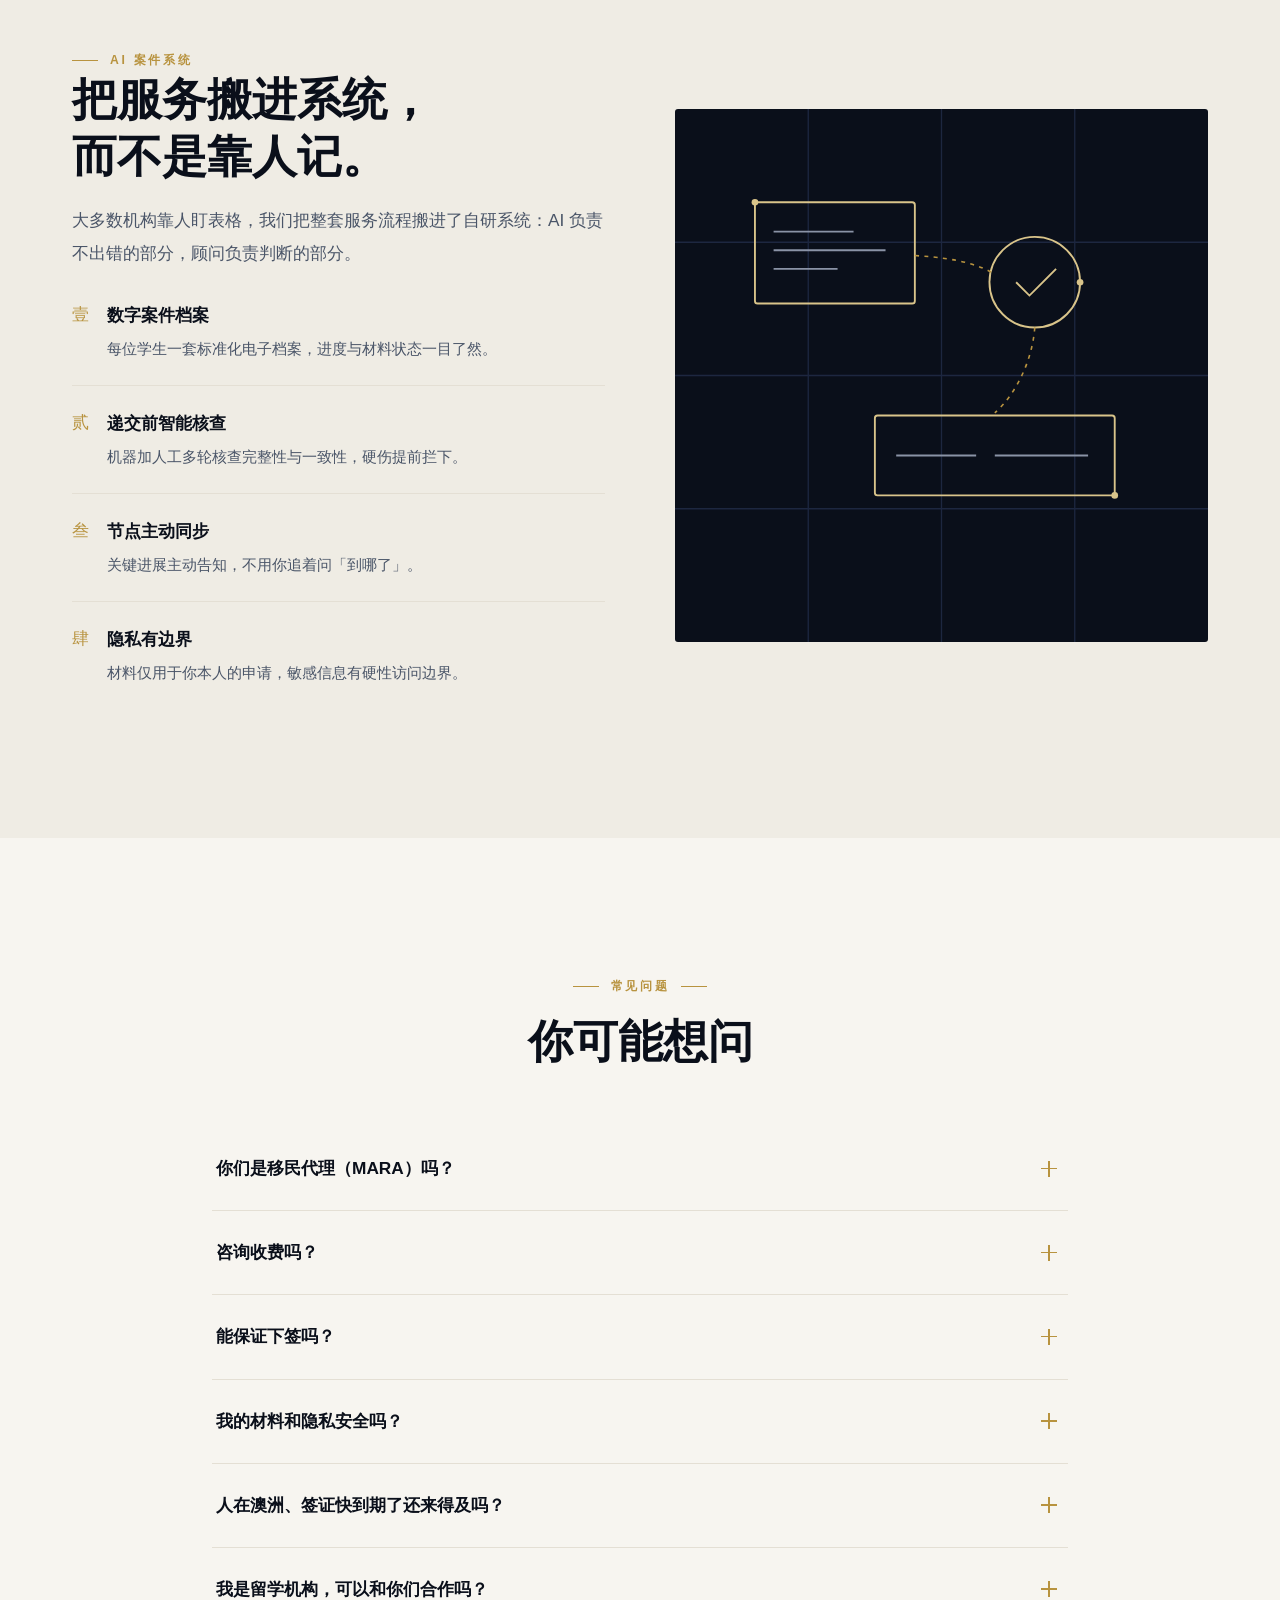
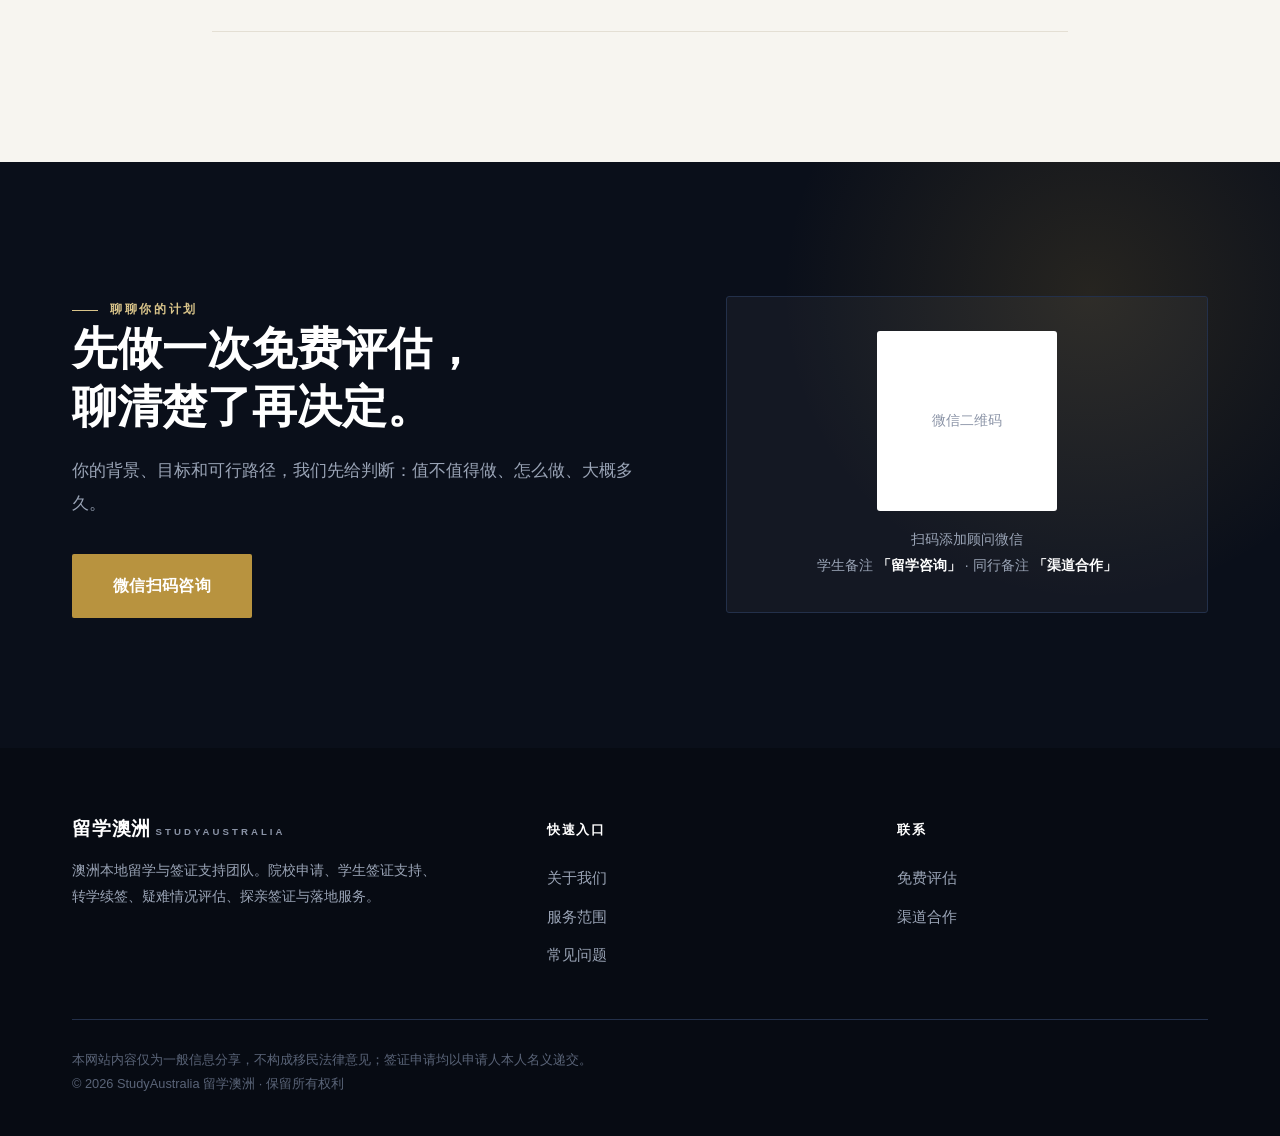
==== commit 0e305257: "高端版 v2：ink+gold editorial 设计；D2 执行（示例数据零上线）；partners 页暂由 FAQ/联系承接" ====
--- a/index.html
+++ b/index.html
@@ -8,303 +8,344 @@
   <meta property="og:title" content="留学澳洲 StudyAustralia | 院校申请 · 签证支持 · 澳洲本地服务">
   <meta property="og:description" content="澳洲本地团队 + 自研 AI 案件系统：从择校、申请到签证递交，每个环节有人盯、有记录。">
   <meta property="og:type" content="website">
-  <meta name="theme-color" content="#0d1524">
-  <link rel="icon" href="data:image/svg+xml,%3Csvg xmlns='http://www.w3.org/2000/svg' viewBox='0 0 32 32'%3E%3Crect width='32' height='32' rx='7' fill='%232455c4'/%3E%3Cpath d='M7 21 Q16 9 25 12' stroke='white' stroke-width='2' fill='none' stroke-dasharray='3 3'/%3E%3Ccircle cx='7' cy='21' r='2.4' fill='white'/%3E%3Ccircle cx='25' cy='12' r='2.4' fill='white'/%3E%3C/svg%3E">
-  <link rel="stylesheet" href="css/style.css">
+  <meta name="theme-color" content="#0a0f1a">
+  <link rel="icon" href="data:image/svg+xml,%3Csvg xmlns='http://www.w3.org/2000/svg' viewBox='0 0 32 32'%3E%3Crect width='32' height='32' rx='4' fill='%230a0f1a'/%3E%3Cpath d='M7 21 Q16 9 25 12' stroke='%23d9c48a' stroke-width='2' fill='none' stroke-dasharray='3 3'/%3E%3Ccircle cx='7' cy='21' r='2.4' fill='%23d9c48a'/%3E%3Ccircle cx='25' cy='12' r='2.4' fill='%23d9c48a'/%3E%3C/svg%3E">
+  <link rel="stylesheet" href="css/premium.css">
 </head>
 <body>
-  <a class="skip-link" href="#main">跳到主要内容</a>
-
-  <header class="nav" id="nav">
-    <div class="container nav-inner">
+
+  <header class="nav on-dark" id="nav">
+    <div class="wrap nav-inner">
       <a class="brand" href="#" aria-label="留学澳洲 首页">
-        <!-- 品牌标识 -->
-        <svg class="brand-mark" width="34" height="34" viewBox="0 0 32 32" aria-hidden="true">
-          <rect width="32" height="32" rx="7" fill="#2455c4"/>
-          <path d="M7 21 Q16 9 25 12" stroke="#fff" stroke-width="2" fill="none" stroke-dasharray="3 3"/>
-          <circle cx="7" cy="21" r="2.4" fill="#fff"/>
-          <circle cx="25" cy="12" r="2.4" fill="#fff"/>
+        <svg class="brand-mark" viewBox="0 0 40 40" aria-hidden="true">
+          <rect width="40" height="40" rx="4" fill="none" stroke="currentColor" stroke-opacity="0.35"/>
+          <path d="M9 26 Q20 11 31 15" stroke="#b8933f" stroke-width="2" fill="none" stroke-dasharray="3.5 3.5"/>
+          <circle cx="9" cy="26" r="2.8" fill="#b8933f"/>
+          <circle cx="31" cy="15" r="2.8" fill="#b8933f"/>
         </svg>
-        <span>
-          <span class="brand-name">留学澳洲</span>
-          <span class="brand-tag">STUDYAUSTRALIA</span>
+        <span class="brand-tt">
+          <span class="brand-cn">留学澳洲</span>
+          <span class="brand-en">STUDYAUSTRALIA</span>
         </span>
       </a>
-      <button class="nav-toggle" aria-expanded="false" aria-controls="nav-links" aria-label="打开菜单">
+      <button class="nav-toggle" id="navtoggle" aria-expanded="false" aria-controls="navlinks" aria-label="打开菜单">
         <span></span><span></span><span></span>
       </button>
-      <ul class="nav-links" id="nav-links">
+      <ul class="nav-links" id="navlinks">
+        <li><a href="#about">关于我们</a></li>
         <li><a href="#services">服务</a></li>
+        <li><a href="#why">为什么选我们</a></li>
         <li><a href="#ai">AI 体系</a></li>
-        <li><a href="#process">流程</a></li>
         <li><a href="#faq">常见问题</a></li>
-        <li><a href="partners.html">渠道合作</a></li>
-        <li><a class="btn btn-primary" href="#contact">免费评估</a></li>
+        <li><a class="nav-cta" href="#contact">免费评估</a></li>
       </ul>
     </div>
   </header>
 
-  <main id="main">
-
-    <!-- ============ Hero ============ -->
+  <main>
+
+    <!-- Hero -->
     <section class="hero">
-      <div class="container hero-grid">
-        <div>
-          <span class="eyebrow">澳大利亚留学与签证支持</span>
-          <h1 class="h-hero">留学澳洲，<br>每一步都有交代。</h1>
-          <p class="sub">澳洲本地团队 + 自研 AI 案件系统：从择校、申请到签证递交，每个环节有人盯、有记录。</p>
-          <div class="hero-ctas">
-            <a class="btn btn-primary" href="#contact">免费评估</a>
-            <a class="btn btn-ghost" href="#services">看看服务范围</a>
-          </div>
-        </div>
-        <!-- 航线示意图 -->
-        <div class="route-panel" role="img" aria-label="从中国到澳大利亚的航线示意图">
-          <svg viewBox="0 0 400 440" preserveAspectRatio="xMidYMid slice" aria-hidden="true">
-            <defs>
-              <radialGradient id="glow" cx="70%" cy="26%" r="70%">
-                <stop offset="0%" stop-color="#2455c4" stop-opacity="0.35"/>
-                <stop offset="100%" stop-color="#2455c4" stop-opacity="0"/>
-              </radialGradient>
-            </defs>
-            <rect width="400" height="440" fill="url(#glow)"/>
-            <!-- 经纬参考线 -->
-            <g stroke="#26344f" stroke-width="1">
-              <line x1="0" y1="110" x2="400" y2="110"/>
-              <line x1="0" y1="220" x2="400" y2="220"/>
-              <line x1="0" y1="330" x2="400" y2="330"/>
-              <line x1="100" y1="0" x2="100" y2="440"/>
-              <line x1="200" y1="0" x2="200" y2="440"/>
-              <line x1="300" y1="0" x2="300" y2="440"/>
-            </g>
-            <!-- 远点星点 -->
-            <g fill="#3b4c6e">
-              <circle cx="52" cy="64" r="2"/>
-              <circle cx="338" cy="52" r="2"/>
-              <circle cx="368" cy="196" r="2"/>
-              <circle cx="46" cy="286" r="2"/>
-              <circle cx="132" cy="180" r="2"/>
-              <circle cx="252" cy="88" r="2"/>
-            </g>
-            <!-- 航线：出发 → 抵达 -->
-            <path d="M84 118 C 150 150, 240 220, 306 346" stroke="#8fb0f2" stroke-width="2"
-                  fill="none" stroke-dasharray="6 7" stroke-linecap="round"/>
-            <g>
-              <circle cx="84" cy="118" r="7" fill="#0d1524" stroke="#8fb0f2" stroke-width="2"/>
-              <circle cx="84" cy="118" r="2.5" fill="#8fb0f2"/>
-              <text x="104" y="112" fill="#c7d4ec" font-size="15" font-weight="600">出发</text>
-              <text x="104" y="132" fill="#8093b2" font-size="12">CHINA</text>
-            </g>
-            <g>
-              <circle cx="306" cy="346" r="9" fill="#2455c4" stroke="#8fb0f2" stroke-width="2"/>
-              <circle cx="306" cy="346" r="3" fill="#fff"/>
-              <text x="212" y="340" fill="#c7d4ec" font-size="15" font-weight="600">抵达</text>
-              <text x="212" y="360" fill="#8093b2" font-size="12">AUSTRALIA</text>
-            </g>
-          </svg>
-        </div>
-      </div>
-    </section>
-
-    <!-- ============ 信任带 ============ -->
-    <div class="band">
-      <div class="container band-grid">
-        <div class="band-item"><strong>澳洲本地团队</strong><span>一手信息，中文服务</span></div>
-        <div class="band-item"><strong>AI 案件系统</strong><span>标准化档案，全程可查</span></div>
-        <div class="band-item"><strong>材料真实合规</strong><span>不编故事，经得起检验</span></div>
-        <div class="band-item"><strong>过程有记录</strong><span>每个节点有人盯、有交代</span></div>
-      </div>
-    </div>
-
-    <!-- ============ 服务 bento ============ -->
-    <section class="section" id="services">
-      <div class="container">
-        <div class="section-head reveal">
-          <h2 class="h-section">我们做什么</h2>
-          <p class="sub">围绕澳洲留学全周期的六件事，每一件都按标准流程交付。</p>
-        </div>
-        <div class="bento">
-          <article class="bento-card bento-featured reveal">
-            <div>
+      <div class="hero-glow"></div>
+      <div class="hero-vignette"></div>
+      <div class="wrap">
+        <div class="hero-grid">
+          <div>
+            <span class="kicker">澳大利亚留学与签证支持</span>
+            <h1 class="hero-title">留学澳洲，<br>每一步都<em>有交代</em>。</h1>
+            <p class="hero-sub">澳洲本地团队，配自研 AI 案件系统。从择校、申请到签证递交，每个环节有人盯、有记录、经得起看。</p>
+            <div class="hero-ctas">
+              <a class="btn btn-gold btn-lg" href="#contact">免费评估</a>
+              <a class="btn btn-line-light btn-lg" href="#services">了解服务</a>
+            </div>
+          </div>
+          <div class="hero-side">
+            <div class="route-frame">
+              <svg viewBox="0 0 400 432" preserveAspectRatio="xMidYMid slice" aria-hidden="true">
+                <g stroke="#1d2740" stroke-width="1">
+                  <line x1="0" y1="108" x2="400" y2="108"/>
+                  <line x1="0" y1="216" x2="400" y2="216"/>
+                  <line x1="0" y1="324" x2="400" y2="324"/>
+                  <line x1="100" y1="0" x2="100" y2="432"/>
+                  <line x1="200" y1="0" x2="200" y2="432"/>
+                  <line x1="300" y1="0" x2="300" y2="432"/>
+                </g>
+                <g fill="#33405e">
+                  <circle cx="54" cy="64" r="2"/><circle cx="338" cy="52" r="2"/>
+                  <circle cx="366" cy="196" r="2"/><circle cx="46" cy="286" r="2"/>
+                  <circle cx="132" cy="176" r="2"/><circle cx="252" cy="90" r="2"/>
+                </g>
+                <path d="M84 112 C 150 148, 240 214, 306 344" stroke="#d9c48a" stroke-width="1.6"
+                      fill="none" stroke-dasharray="5 7" stroke-linecap="round"/>
+                <g>
+                  <circle cx="84" cy="112" r="7" fill="#0a0f1a" stroke="#d9c48a" stroke-width="1.6"/>
+                  <circle cx="84" cy="112" r="2.4" fill="#d9c48a"/>
+                  <text x="102" y="107" fill="#c9d2e4" font-size="14" font-weight="600">出发</text>
+                  <text x="102" y="126" fill="#77839c" font-size="11" letter-spacing="1">CHINA</text>
+                </g>
+                <g>
+                  <circle cx="306" cy="344" r="9" fill="#b8933f"/>
+                  <circle cx="306" cy="344" r="3" fill="#0a0f1a"/>
+                  <text x="216" y="338" fill="#c9d2e4" font-size="14" font-weight="600">抵达</text>
+                  <text x="216" y="357" fill="#77839c" font-size="11" letter-spacing="1">AUSTRALIA</text>
+                </g>
+              </svg>
+              <div class="route-badge">
+                <div class="num serif">CN → AU</div>
+                <div class="lbl">一条航线，全程有人负责</div>
+              </div>
+            </div>
+          </div>
+        </div>
+      </div>
+      <div class="hero-scroll" aria-hidden="true"><span>往下看</span><span class="bar"></span></div>
+    </section>
+
+    <!-- 关于我们 -->
+    <section class="section" id="about">
+      <div class="wrap">
+        <div class="about-grid">
+          <div class="about-visual rv">
+            <!-- 照片位：替换为团队/墨尔本实景摄影（真实素材到位后换，勿用图库摆拍） -->
+            <div class="ph">
+              <svg class="ico" viewBox="0 0 48 48" fill="none" stroke="currentColor" stroke-width="1.5" aria-hidden="true">
+                <rect x="6" y="10" width="36" height="28" rx="2"/>
+                <circle cx="24" cy="22" r="5"/>
+                <path d="M6 34l10-8 8 6 8-10 10 12"/>
+              </svg>
+              <small>团队实景照片 · 即将更新</small>
+            </div>
+            <span class="corner tl"></span><span class="corner br"></span>
+          </div>
+          <div class="about-copy rv rv-1">
+            <span class="kicker">关于我们</span>
+            <h2 class="h-sec">一家把留学服务<br>当作系统工程来做的公司。</h2>
+            <p>留学澳洲（StudyAustralia）是一支澳洲本地团队。我们做院校申请、学生签证支持、转学续签与落地服务，也处理拒签之后的复杂情况。</p>
+            <p>和多数机构不同，我们把整套服务流程搬进了自研的 AI 案件系统：每位学生一套标准化档案，每份材料递交前多轮核查，每个节点有记录。经验负责判断，系统负责不出错。</p>
+            <p>我们不承诺结果，只承诺过程质量——材料真实、完整、一致。经得起签证官检验的，从来都是真实与一致。</p>
+            <div class="about-sign">
+              <span class="est serif">澳洲本地 · 中文服务</span>
+              <span class="est-l">Melbourne 时间在线</span>
+            </div>
+          </div>
+        </div>
+      </div>
+    </section>
+
+    <!-- 服务：editorial 列表 -->
+    <section class="section paper-2" id="services">
+      <div class="wrap">
+        <div class="sec-head rv">
+          <span class="kicker">我们做什么</span>
+          <h2 class="h-sec">围绕澳洲留学全周期的六件事</h2>
+        </div>
+        <div class="svc-list">
+          <a class="svc rv" href="#contact">
+            <span class="svc-num serif">01</span>
+            <span class="svc-main">
               <h3>学生签证（Subclass 500）全程支持</h3>
               <p>材料清单规划、真实学生（GS）陈述辅导、递交前多轮完整性核查。申请以你本人名义递交，每一份材料都经得起看。</p>
-            </div>
-            <a class="link-more" href="#contact">免费评估</a>
-          </article>
-          <article class="bento-card reveal reveal-d1">
-            <h3>留学规划与院校申请</h3>
-            <p>语言课程、College、TAFE 到本硕：按背景与预算选校，从 Offer 到 CoE 逐步落实。</p>
-          </article>
-          <article class="bento-card bento-tint reveal">
-            <h3>在澳转学与续签</h3>
-            <p>换学校、换专业、升学衔接与续签时间线管理，避免学籍与签证脱节。</p>
-          </article>
-          <article class="bento-card bento-wide reveal reveal-d1">
-            <h3>疑难情况评估</h3>
-            <p>拒签复盘、复杂签证史、时间紧迫：先把事实与证据理清楚，再谈方案，不夸大。</p>
-          </article>
-          <article class="bento-card reveal reveal-d2">
-            <h3>访客与探亲签证（600）</h3>
-            <p>父母来澳探亲、参加毕业典礼：行程与材料如实规划，安心团聚。</p>
-          </article>
-          <article class="bento-card bento-tint bento-wide reveal reveal-d3">
-            <h3>保险与落地</h3>
-            <p>OSHC 学生保险、行前清单、落地安顿与档案管理，续保与变更也有人跟。</p>
-          </article>
-        </div>
-      </div>
-    </section>
-
-    <!-- ============ AI 体系（全页唯一深色 block） ============ -->
-    <section class="block-ai" id="ai">
-      <div class="container">
-        <div class="ai-grid">
-          <div class="reveal">
-            <span class="eyebrow">AI 案件系统</span>
-            <h2 class="h-section">把服务搬进系统，<br>而不是靠人记。</h2>
-            <p class="lead">大多数机构靠人盯表格，我们把整套服务流程搬进了自研的 AI 案件系统：AI 负责不出错的部分，顾问负责判断的部分。</p>
-          </div>
-          <div class="ai-list">
-            <div class="ai-item reveal">
-              <h3>数字案件档案</h3>
-              <p>每位学生一套标准化电子档案：材料齐不齐、版本对不对、进度到哪一步，系统说了算，不靠记忆。</p>
-            </div>
-            <div class="ai-item reveal reveal-d1">
-              <h3>递交前智能核查</h3>
-              <p>机器加人工多轮核查文件完整性与信息一致性，常见硬伤在递交前拦下来。</p>
-            </div>
-            <div class="ai-item reveal reveal-d2">
-              <h3>全程进度透明</h3>
-              <p>关键节点主动同步，你随时知道案件走到哪一步，而不是被动等消息。</p>
-            </div>
-            <div class="ai-item reveal reveal-d3">
-              <h3>真实为底线</h3>
-              <p>我们不编故事。AI 帮我们把你的真实经历与真实计划讲清楚：经得起检验的，从来都是真实与一致。</p>
-            </div>
-          </div>
-        </div>
-      </div>
-    </section>
-
-    <!-- ============ 流程 ============ -->
+            </span>
+            <span class="svc-go" aria-hidden="true">→</span>
+          </a>
+          <a class="svc rv" href="#contact">
+            <span class="svc-num serif">02</span>
+            <span class="svc-main">
+              <h3>留学规划与院校申请</h3>
+              <p>语言课程、College、TAFE 到本硕：按背景与预算选校，从 Offer 到 CoE 逐步落实。</p>
+            </span>
+            <span class="svc-go" aria-hidden="true">→</span>
+          </a>
+          <a class="svc rv" href="#contact">
+            <span class="svc-num serif">03</span>
+            <span class="svc-main">
+              <h3>在澳转学与续签</h3>
+              <p>换学校、换专业、升学衔接与续签时间线管理，避免学籍与签证脱节。</p>
+            </span>
+            <span class="svc-go" aria-hidden="true">→</span>
+          </a>
+          <a class="svc rv" href="#contact">
+            <span class="svc-num serif">04</span>
+            <span class="svc-main">
+              <h3>疑难情况评估</h3>
+              <p>拒签复盘、复杂签证史、时间紧迫：先把事实与证据理清楚，再谈方案，不夸大。</p>
+            </span>
+            <span class="svc-go" aria-hidden="true">→</span>
+          </a>
+          <a class="svc rv" href="#contact">
+            <span class="svc-num serif">05</span>
+            <span class="svc-main">
+              <h3>访客与探亲签证（600）</h3>
+              <p>父母来澳探亲、参加毕业典礼：行程与材料如实规划，安心团聚。</p>
+            </span>
+            <span class="svc-go" aria-hidden="true">→</span>
+          </a>
+          <a class="svc rv" href="#contact">
+            <span class="svc-num serif">06</span>
+            <span class="svc-main">
+              <h3>保险与落地服务</h3>
+              <p>OSHC 学生保险、行前清单、落地安顿与档案管理，续保与变更也有人跟。</p>
+            </span>
+            <span class="svc-go" aria-hidden="true">→</span>
+          </a>
+        </div>
+      </div>
+    </section>
+
+    <!-- 为什么选我们：深色 signature -->
+    <section class="section why" id="why">
+      <div class="glow"></div>
+      <div class="wrap">
+        <div class="sec-head rv">
+          <span class="kicker">为什么选我们</span>
+          <h2 class="h-sec">同样是留学服务，<br>底层的做法不一样。</h2>
+        </div>
+        <div class="why-grid">
+          <div class="why-item rv">
+            <svg class="why-ico" viewBox="0 0 40 40" fill="none" stroke="currentColor" stroke-width="1.4" aria-hidden="true"><circle cx="20" cy="20" r="14"/><path d="M20 12v8l6 4"/></svg>
+            <h3>澳洲本地，一手信息</h3>
+            <p>政策、院校、时间线都是本地一手信息，不隔一层转述。墨尔本时间在线，中文沟通。</p>
+          </div>
+          <div class="why-item rv rv-1">
+            <svg class="why-ico" viewBox="0 0 40 40" fill="none" stroke="currentColor" stroke-width="1.4" aria-hidden="true"><rect x="8" y="6" width="24" height="28" rx="2"/><path d="M14 14h12M14 20h12M14 26h7"/></svg>
+            <h3>AI 案件系统</h3>
+            <p>每位学生一套数字档案：材料齐不齐、版本对不对、进度到哪一步，系统说了算，不靠记忆。</p>
+          </div>
+          <div class="why-item rv rv-2">
+            <svg class="why-ico" viewBox="0 0 40 40" fill="none" stroke="currentColor" stroke-width="1.4" aria-hidden="true"><path d="M20 6l12 5v9c0 8-5 12-12 14-7-2-12-6-12-14v-9z"/><path d="M14 20l4 4 8-8"/></svg>
+            <h3>真实为底线</h3>
+            <p>我们不编故事。把你的真实经历与真实计划讲清楚，才是经得起检验的申请。</p>
+          </div>
+          <div class="why-item rv">
+            <svg class="why-ico" viewBox="0 0 40 40" fill="none" stroke="currentColor" stroke-width="1.4" aria-hidden="true"><path d="M6 32V14l14-8 14 8v18"/><path d="M14 32v-8h12v8"/></svg>
+            <h3>递交前多轮核查</h3>
+            <p>机器加人工的双重核查：文件完整性、信息一致性、常见硬伤，在递交前拦下来。</p>
+          </div>
+          <div class="why-item rv rv-1">
+            <svg class="why-ico" viewBox="0 0 40 40" fill="none" stroke="currentColor" stroke-width="1.4" aria-hidden="true"><path d="M8 30c4-12 8-18 12-18s8 6 12 18"/><path d="M6 30h28"/></svg>
+            <h3>疑难案件经验</h3>
+            <p>拒签复盘、复杂签证史、时间紧迫的案件：先评估可行性，能做就全速推进，不能做直接说。</p>
+          </div>
+          <div class="why-item rv rv-2">
+            <svg class="why-ico" viewBox="0 0 40 40" fill="none" stroke="currentColor" stroke-width="1.4" aria-hidden="true"><circle cx="14" cy="14" r="6"/><circle cx="27" cy="24" r="6"/><path d="M8 34c1-5 3-8 6-8M33 34c-1-4-3-6-6-6"/></svg>
+            <h3>全程进度透明</h3>
+            <p>关键节点主动同步，你随时知道案件走到哪一步，而不是被动等消息。</p>
+          </div>
+        </div>
+      </div>
+    </section>
+
+    <!-- 流程 -->
     <section class="section" id="process">
-      <div class="container">
-        <div class="section-head reveal">
-          <h2 class="h-section">我们怎么工作</h2>
-        </div>
-        <div class="process">
-          <div class="step reveal">
-            <h3>免费评估</h3>
-            <p>先聊背景、目标与限制，判断怎么做、值不值得做。</p>
-          </div>
-          <div class="step reveal reveal-d1">
-            <h3>方案与报价</h3>
-            <p>书面方案讲清路径、时间线与费用，一次说清。</p>
-          </div>
-          <div class="step reveal reveal-d2">
-            <h3>材料准备与核查</h3>
-            <p>清单化收集，标准化归档，递交前多轮核查。</p>
-          </div>
-          <div class="step reveal reveal-d3">
-            <h3>递交与跟进</h3>
-            <p>以你本人名义递交，全程盯进度、应对补料要求。</p>
-          </div>
-          <div class="step reveal reveal-d3">
-            <h3>下签之后</h3>
-            <p>保险、行前与落地安排，续签节点提前提醒。</p>
-          </div>
-        </div>
-      </div>
-    </section>
-
-    <!-- ============ 常见场景 ============ -->
-    <section class="section" id="cases" style="padding-top: 0;">
-      <div class="container">
-        <div class="section-head reveal">
-          <h2 class="h-section">你可能正在经历</h2>
-        </div>
-        <div class="scenes">
-          <article class="scene reveal">
-            <h3>「国内毕业，想去澳洲读硕士」</h3>
-            <p>从选校到签证一条线做完；时间规划前置，不卡在材料上。</p>
-          </article>
-          <article class="scene reveal reveal-d1">
-            <h3>「在澳洲读书，想换学校换专业」</h3>
-            <p>转学与签证的衔接是最容易踩坑的一段，先评估清楚再动手。</p>
-          </article>
-          <article class="scene reveal">
-            <h3>「签证被拒了，不知道下一步」</h3>
-            <p>先把拒签原因读透，再评估重新申请或复审方向的可行性，不盲目再递。</p>
-          </article>
-          <article class="scene reveal reveal-d1">
-            <h3>「父母想来澳洲看看我」</h3>
-            <p>探亲签证的行程与材料如实规划，把团聚这件事安排稳妥。</p>
-          </article>
-        </div>
-      </div>
-    </section>
-
-    <!-- ============ 渠道合作引导 ============ -->
-    <section class="section" style="padding-top: 0;">
-      <div class="container">
-        <div class="partners-band reveal">
-          <div>
-            <h2>面向同行：澳洲端后端服务</h2>
-            <p>如果你是留学机构或独立顾问，我们提供澳洲本地的申请、签证支持与疑难案件后端，逐案对账、界面清楚。</p>
-          </div>
-          <a class="btn btn-primary" href="partners.html">了解渠道合作</a>
-        </div>
-      </div>
-    </section>
-
-    <!-- ============ FAQ ============ -->
-    <section class="section" id="faq" style="padding-top: 0;">
-      <div class="container">
-        <div class="section-head reveal">
-          <h2 class="h-section">常见问题</h2>
-        </div>
-        <div class="faq-wrap reveal">
-          <details class="faq">
-            <summary>你们是移民代理（MARA）吗？</summary>
+      <div class="wrap">
+        <div class="sec-head center rv">
+          <span class="kicker center">我们怎么工作</span>
+          <h2 class="h-sec">五步，从评估到落地</h2>
+        </div>
+        <div class="flow-grid">
+          <div class="flow-step rv"><div class="flow-dot"></div><div class="flow-num serif">壹</div><h3>免费评估</h3><p>先聊背景、目标与限制，判断怎么做、值不值得做。</p></div>
+          <div class="flow-step rv rv-1"><div class="flow-dot"></div><div class="flow-num serif">贰</div><h3>方案与报价</h3><p>书面方案讲清路径、时间线与费用，一次说清。</p></div>
+          <div class="flow-step rv rv-2"><div class="flow-dot"></div><div class="flow-num serif">叁</div><h3>材料与核查</h3><p>清单化收集，标准化归档，递交前多轮核查。</p></div>
+          <div class="flow-step rv rv-3"><div class="flow-dot"></div><div class="flow-num serif">肆</div><h3>递交与跟进</h3><p>以你本人名义递交，全程盯进度、应对补料要求。</p></div>
+          <div class="flow-step rv rv-4"><div class="flow-dot"></div><div class="flow-num serif">伍</div><h3>下签之后</h3><p>保险、行前与落地安排，续签节点提前提醒。</p></div>
+        </div>
+      </div>
+    </section>
+
+    <!-- AI 体系 -->
+    <section class="section paper-2" id="ai">
+      <div class="wrap">
+        <div class="ai-split">
+          <div class="rv">
+            <span class="kicker">AI 案件系统</span>
+            <h2 class="h-sec">把服务搬进系统，<br>而不是靠人记。</h2>
+            <p class="lead" style="margin-top:18px;">大多数机构靠人盯表格，我们把整套服务流程搬进了自研系统：AI 负责不出错的部分，顾问负责判断的部分。</p>
+            <div class="ai-feats">
+              <div class="ai-feat"><span class="n serif">壹</span><div><h3>数字案件档案</h3><p>每位学生一套标准化电子档案，进度与材料状态一目了然。</p></div></div>
+              <div class="ai-feat"><span class="n serif">贰</span><div><h3>递交前智能核查</h3><p>机器加人工多轮核查完整性与一致性，硬伤提前拦下。</p></div></div>
+              <div class="ai-feat"><span class="n serif">叁</span><div><h3>节点主动同步</h3><p>关键进展主动告知，不用你追着问「到哪了」。</p></div></div>
+              <div class="ai-feat"><span class="n serif">肆</span><div><h3>隐私有边界</h3><p>材料仅用于你本人的申请，敏感信息有硬性访问边界。</p></div></div>
+            </div>
+          </div>
+          <div class="ai-visual rv rv-1" role="img" aria-label="案件系统示意：档案、核查与节点">
+            <svg viewBox="0 0 400 400" aria-hidden="true">
+              <g stroke="#1d2740" stroke-width="1">
+                <line x1="0" y1="100" x2="400" y2="100"/><line x1="0" y1="200" x2="400" y2="200"/>
+                <line x1="0" y1="300" x2="400" y2="300"/><line x1="100" y1="0" x2="100" y2="400"/>
+                <line x1="200" y1="0" x2="200" y2="400"/><line x1="300" y1="0" x2="300" y2="400"/>
+              </g>
+              <g fill="none" stroke="#d9c48a" stroke-width="1.4">
+                <rect x="60" y="70" width="120" height="76" rx="2"/>
+                <path d="M74 92h60M74 106h84M74 120h48" stroke="#8a93a6"/>
+                <circle cx="270" cy="130" r="34"/>
+                <path d="M256 130l10 10 20-20"/>
+                <rect x="150" y="230" width="180" height="60" rx="2"/>
+                <path d="M166 260h60M240 260h70" stroke="#8a93a6"/>
+              </g>
+              <path d="M180 110 C 215 112, 230 118, 240 124" stroke="#b8933f" stroke-width="1.2" fill="none" stroke-dasharray="3 4"/>
+              <path d="M270 164 C 268 190, 255 215, 240 228" stroke="#b8933f" stroke-width="1.2" fill="none" stroke-dasharray="3 4"/>
+              <g fill="#d9c48a">
+                <circle cx="60" cy="70" r="2.5"/><circle cx="304" cy="130" r="2.5"/><circle cx="330" cy="290" r="2.5"/>
+              </g>
+            </svg>
+          </div>
+        </div>
+      </div>
+    </section>
+
+    <!-- FAQ -->
+    <section class="section" id="faq">
+      <div class="wrap-narrow">
+        <div class="sec-head center rv">
+          <span class="kicker center">常见问题</span>
+          <h2 class="h-sec">你可能想问</h2>
+        </div>
+        <div class="rv">
+          <details class="faq-item">
+            <summary class="faq-q">你们是移民代理（MARA）吗？<span class="pm" aria-hidden="true"></span></summary>
             <p class="faq-a">我们是教育咨询机构，不是澳大利亚注册移民代理，也不提供移民法律意见。签证申请以学生本人名义递交，我们做的是择校申请、材料整理与流程支持；涉及法律意见的情形，我们会建议你咨询注册移民代理或律师。</p>
           </details>
-          <details class="faq">
-            <summary>咨询收费吗？</summary>
+          <details class="faq-item">
+            <summary class="faq-q">咨询收费吗？<span class="pm" aria-hidden="true"></span></summary>
             <p class="faq-a">初步评估免费。确定要做之后，我们会给出书面方案，路径、时间线和费用一次说清。</p>
           </details>
-          <details class="faq">
-            <summary>能保证下签吗？</summary>
+          <details class="faq-item">
+            <summary class="faq-q">能保证下签吗？<span class="pm" aria-hidden="true"></span></summary>
             <p class="faq-a">没有任何机构能保证签证结果，说能保证的请保持警惕。我们承诺的是过程质量：材料真实、完整、一致，每一步有核查、有记录。</p>
           </details>
-          <details class="faq">
-            <summary>我的材料和隐私安全吗？</summary>
+          <details class="faq-item">
+            <summary class="faq-q">我的材料和隐私安全吗？<span class="pm" aria-hidden="true"></span></summary>
             <p class="faq-a">所有材料进入标准化电子档案，仅用于你本人的申请；护照、证件、账户类敏感信息有严格的内部访问边界，不会用于任何其他用途。</p>
           </details>
-          <details class="faq">
-            <summary>人在澳洲、签证快到期了还来得及吗？</summary>
+          <details class="faq-item">
+            <summary class="faq-q">人在澳洲、签证快到期了还来得及吗？<span class="pm" aria-hidden="true"></span></summary>
             <p class="faq-a">越早评估越好。时间紧迫的案件我们会先做可行性判断：能做就全速推进，不能做也会直接告诉你，不耽误你的时间。</p>
           </details>
-          <details class="faq">
-            <summary>你们和国内中介有什么不同？</summary>
-            <p class="faq-a">我们是澳洲本地团队，信息一手、流程数字化透明；同时我们也是多家留学机构的澳洲端合作伙伴。你可以直接找我们，也可能已经通过你的顾问在和我们协作。</p>
-          </details>
-        </div>
-      </div>
-    </section>
-
-    <!-- ============ 联系 ============ -->
-    <section class="section" id="contact" style="padding-top: 0;">
-      <div class="container">
-        <div class="contact-card reveal">
-          <div class="contact-copy">
-            <h2 class="h-section">聊聊你的计划</h2>
-            <p class="sub">添加顾问微信，先做一次免费评估：你的背景、目标和可行路径，聊清楚了再决定。</p>
-            <a class="btn btn-primary" href="#contact-qr">微信扫码添加</a>
-            <p class="contact-note">添加时请备注「留学咨询」，我们会尽快回复。</p>
-          </div>
-          <div class="qr-side" id="contact-qr">
+          <details class="faq-item">
+            <summary class="faq-q">我是留学机构，可以和你们合作吗？<span class="pm" aria-hidden="true"></span></summary>
+            <p class="faq-a">可以。我们为留学机构与独立顾问提供澳洲端后端支持：申请与签证流程、疑难案件评估、保险与落地，逐案对账、界面清楚、不越界不抢客。添加下方微信并备注「渠道合作」即可。</p>
+          </details>
+        </div>
+      </div>
+    </section>
+
+    <!-- 联系 CTA -->
+    <section class="section cta" id="contact">
+      <div class="glow"></div>
+      <div class="wrap">
+        <div class="cta-grid">
+          <div class="rv">
+            <span class="kicker">聊聊你的计划</span>
+            <h2 class="h-sec">先做一次免费评估，<br>聊清楚了再决定。</h2>
+            <p class="lead" style="margin-top:18px;">你的背景、目标和可行路径，我们先给判断：值不值得做、怎么做、大概多久。</p>
+            <div class="cta-actions">
+              <a class="btn btn-gold btn-lg" href="#contact-qr">微信扫码咨询</a>
+            </div>
+          </div>
+          <div class="qr-card rv rv-1" id="contact-qr">
+            <!-- 真实二维码到位后替换：<img src="assets/wechat-qr.png" alt="顾问微信二维码"> -->
             <div class="qr-box">微信二维码</div>
-            <span>微信扫码 · 备注「留学咨询」</span>
+            <p class="cap">扫码添加顾问微信<br>学生备注 <b>「留学咨询」</b> · 同行备注 <b>「渠道合作」</b></p>
           </div>
         </div>
       </div>
@@ -312,20 +353,26 @@
   </main>
 
   <footer class="footer">
-    <div class="container">
+    <div class="wrap">
       <div class="footer-top">
-        <div class="brand">
-          <span>
-            <span class="brand-name">留学澳洲</span>
-            <span class="brand-tag">STUDYAUSTRALIA</span>
-          </span>
-        </div>
-        <ul class="footer-links">
-          <li><a href="#services">服务</a></li>
-          <li><a href="#faq">常见问题</a></li>
-          <li><a href="partners.html">渠道合作</a></li>
-          <li><a href="#contact">联系我们</a></li>
-        </ul>
+        <div>
+          <div class="brand-tt">
+            <span class="brand-cn serif">留学澳洲</span>
+            <span class="brand-en">STUDYAUSTRALIA</span>
+          </div>
+          <p class="footer-blurb">澳洲本地留学与签证支持团队。院校申请、学生签证支持、转学续签、疑难情况评估、探亲签证与落地服务。</p>
+        </div>
+        <div class="footer-col">
+          <h4>快速入口</h4>
+          <a href="#about">关于我们</a>
+          <a href="#services">服务范围</a>
+          <a href="#faq">常见问题</a>
+        </div>
+        <div class="footer-col">
+          <h4>联系</h4>
+          <a href="#contact">免费评估</a>
+          <a href="#contact-qr">渠道合作</a>
+        </div>
       </div>
       <p class="footer-legal">
         本网站内容仅为一般信息分享，不构成移民法律意见；签证申请均以申请人本人名义递交。<br>
@@ -334,6 +381,6 @@
     </div>
   </footer>
 
-  <script src="js/main.js"></script>
+  <script src="js/premium.js"></script>
 </body>
 </html>
--- a/css/premium.css
+++ b/css/premium.css
@@ -0,0 +1,337 @@
+/* ============================================================
+   StudyAustralia · 高端版设计系统 (premium)
+   方向：暖白底 + 近黑藏蓝 + 香槟金点缀 · editorial 排版 · 质感与留白并重
+   配色锁定：单一金色 accent（#c1994e 系），深色区为 near-black navy
+   圆角：几乎无（2-4px，高端偏方）· 动效：仅 transform/opacity，reduced-motion 全降级
+   ============================================================ */
+
+:root {
+  --ink: #0a0f1a;          /* 近黑藏蓝：深色区背景 */
+  --ink-2: #10182a;
+  --ink-line: #23304a;     /* 深色区分隔线 */
+  --graphite: #1c2432;     /* 次深 */
+  --body: #4a5568;         /* 正文 */
+  --muted: #8a93a6;        /* 次级 */
+  --paper: #f7f5f0;        /* 暖白页面底（非冷白，高端关键）*/
+  --paper-2: #efece4;      /* 略深暖白 */
+  --card: #fffefb;         /* 卡片：暖白 */
+  --line: #e4dfd4;         /* 浅色区分隔线（暖调）*/
+  --gold: #b8933f;         /* 香槟金 accent（唯一强调色）*/
+  --gold-2: #a37f33;       /* 深金 hover */
+  --gold-lt: #d9c48a;      /* 浅金：深色区上的金 */
+  --gold-tint: #f3ecdb;    /* 金的极浅底 */
+  --on-ink: #eef0f4;       /* 深底上主文字 */
+  --on-ink-2: #9aa4b6;     /* 深底上次文字 */
+  --ease: cubic-bezier(0.22, 1, 0.36, 1);
+  --nav-h: 76px;
+  --serif: "Songti SC", "STSong", "Noto Serif SC", "Source Han Serif SC", "SimSun", serif;
+  --sans: -apple-system, BlinkMacSystemFont, "PingFang SC", "Hiragino Sans GB", "Microsoft YaHei", "Noto Sans CJK SC", sans-serif;
+}
+
+* { box-sizing: border-box; margin: 0; padding: 0; }
+html { -webkit-text-size-adjust: 100%; scroll-behavior: smooth; scroll-padding-top: 90px; }
+body {
+  font-family: var(--sans);
+  color: var(--ink);
+  background: var(--paper);
+  line-height: 1.8;
+  font-size: 16px;
+  -webkit-font-smoothing: antialiased;
+}
+img, svg { display: block; max-width: 100%; }
+a { color: inherit; text-decoration: none; }
+::selection { background: var(--gold); color: #fff; }
+:focus-visible { outline: 2px solid var(--gold); outline-offset: 3px; }
+
+.wrap { max-width: 1200px; margin: 0 auto; padding: 0 32px; }
+.wrap-narrow { max-width: 920px; margin: 0 auto; padding: 0 32px; }
+
+/* ---------- 排版：editorial ---------- */
+.serif { font-family: var(--serif); }
+.kicker {
+  display: inline-flex; align-items: center; gap: 12px;
+  font-size: 0.76rem; font-weight: 600; letter-spacing: 0.22em; text-transform: uppercase;
+  color: var(--gold);
+}
+.kicker::before { content: ""; width: 26px; height: 1px; background: var(--gold); }
+.kicker.center::after { content: ""; width: 26px; height: 1px; background: var(--gold); }
+.kicker.center { justify-content: center; }
+
+.display {
+  font-family: var(--serif);
+  font-size: clamp(2.4rem, 5.6vw, 4.2rem);
+  line-height: 1.16; font-weight: 600; letter-spacing: 0.01em;
+}
+.h-sec {
+  font-family: var(--serif);
+  font-size: clamp(1.9rem, 3.6vw, 2.8rem);
+  line-height: 1.28; font-weight: 600;
+}
+.lead { font-size: 1.08rem; color: var(--body); line-height: 1.9; max-width: 42em; }
+.sec-head { margin-bottom: 56px; }
+.sec-head .h-sec { margin-top: 16px; }
+.sec-head.center { text-align: center; }
+.sec-head.center .lead { margin: 16px auto 0; }
+
+/* ---------- buttons ---------- */
+.btn {
+  display: inline-flex; align-items: center; justify-content: center; gap: 10px;
+  padding: 15px 32px; font-size: 0.98rem; font-weight: 600; border-radius: 2px;
+  border: 1px solid transparent; cursor: pointer; transition: all 0.35s var(--ease);
+  letter-spacing: 0.02em;
+}
+.btn-gold { background: var(--gold); color: #fff; }
+.btn-gold:hover { background: var(--gold-2); transform: translateY(-2px); box-shadow: 0 12px 30px rgba(184,147,63,0.28); }
+.btn-line { border-color: var(--ink); color: var(--ink); }
+.btn-line:hover { background: var(--ink); color: #fff; }
+.btn-line-light { border-color: rgba(255,255,255,0.35); color: #fff; }
+.btn-line-light:hover { background: rgba(255,255,255,0.1); border-color: #fff; }
+.btn-lg { padding: 17px 40px; }
+
+.arrow-link { display: inline-flex; align-items: center; gap: 8px; color: var(--gold); font-weight: 600; transition: gap 0.3s var(--ease); }
+.arrow-link:hover { gap: 14px; }
+
+/* ---------- nav ---------- */
+.nav {
+  position: fixed; inset: 0 0 auto 0; height: var(--nav-h); z-index: 100;
+  display: flex; align-items: center;
+  transition: background 0.4s var(--ease), box-shadow 0.4s var(--ease), height 0.4s var(--ease);
+}
+.nav.solid { background: rgba(247,245,240,0.9); -webkit-backdrop-filter: blur(16px); backdrop-filter: blur(16px); box-shadow: 0 1px 0 var(--line); }
+.nav.on-dark:not(.solid) { color: #fff; }
+.nav-inner { display: flex; align-items: center; justify-content: space-between; width: 100%; }
+.brand { display: flex; align-items: center; gap: 13px; }
+.brand-mark { width: 40px; height: 40px; flex: none; }
+.brand-tt { line-height: 1.15; }
+.brand-cn { font-family: var(--serif); font-weight: 600; font-size: 1.2rem; letter-spacing: 0.04em; }
+.brand-en { font-size: 0.6rem; letter-spacing: 0.32em; color: var(--muted); font-weight: 600; }
+.nav.on-dark:not(.solid) .brand-en { color: var(--on-ink-2); }
+.nav-links { display: flex; align-items: center; gap: 38px; list-style: none; }
+.nav-links a:not(.btn) { font-size: 0.94rem; font-weight: 500; position: relative; padding: 4px 0; transition: color 0.25s; }
+.nav-links a:not(.btn)::after { content: ""; position: absolute; left: 0; bottom: 0; width: 0; height: 1px; background: var(--gold); transition: width 0.3s var(--ease); }
+.nav-links a:not(.btn):hover::after { width: 100%; }
+.nav-links a:not(.btn):hover { color: var(--gold); }
+.nav-cta { padding: 10px 24px; font-size: 0.9rem; background: var(--gold); color: #fff !important; border-radius: 2px; transition: all 0.3s var(--ease); }
+.nav-cta:hover { background: var(--gold-2); }
+.nav-cta::after { display: none; }
+.nav-toggle { display: none; background: none; border: 0; cursor: pointer; padding: 8px; }
+.nav-toggle span { display: block; width: 24px; height: 2px; background: currentColor; transition: 0.3s var(--ease); }
+.nav-toggle span + span { margin-top: 6px; }
+
+/* ---------- hero（深色质感，eye-catch）---------- */
+.hero {
+  position: relative; min-height: 100vh; display: flex; align-items: center;
+  background: var(--ink); color: var(--on-ink); overflow: hidden;
+  padding: calc(var(--nav-h) + 40px) 0 60px;
+}
+.hero-bg { position: absolute; inset: 0; z-index: 0; }
+.hero-bg svg { width: 100%; height: 100%; }
+.hero-glow {
+  position: absolute; z-index: 0; width: 780px; height: 780px; right: -180px; top: -160px;
+  background: radial-gradient(circle, rgba(184,147,63,0.18), transparent 62%);
+  pointer-events: none;
+}
+.hero-vignette { position: absolute; inset: 0; z-index: 1; background: linear-gradient(90deg, rgba(10,15,26,0.92) 0%, rgba(10,15,26,0.55) 55%, rgba(10,15,26,0.2) 100%); }
+.hero .wrap { position: relative; z-index: 2; }
+.hero-grid { display: grid; grid-template-columns: 1.15fr 0.85fr; gap: 60px; align-items: center; }
+.hero .kicker { color: var(--gold-lt); }
+.hero .kicker::before { background: var(--gold-lt); }
+.hero-title { font-family: var(--serif); font-size: clamp(2.7rem, 6vw, 4.6rem); line-height: 1.14; font-weight: 600; margin: 26px 0 24px; }
+.hero-title em { font-style: normal; color: var(--gold-lt); }
+.hero-sub { font-size: 1.14rem; color: var(--on-ink-2); line-height: 1.9; max-width: 32em; margin-bottom: 40px; }
+.hero-ctas { display: flex; gap: 16px; flex-wrap: wrap; }
+.hero-side { position: relative; }
+
+/* hero 右侧：金线航线装置 */
+.route-frame { position: relative; aspect-ratio: 1/1.08; border: 1px solid var(--ink-line); border-radius: 3px; overflow: hidden; background: linear-gradient(155deg, #0e1626, #0a0f1a 70%); }
+.route-frame svg { position: absolute; inset: 0; width: 100%; height: 100%; }
+.route-badge { position: absolute; left: 22px; bottom: 20px; z-index: 3; }
+.route-badge .num { font-family: var(--serif); font-size: 2.4rem; color: var(--gold-lt); line-height: 1; }
+.route-badge .lbl { font-size: 0.76rem; color: var(--on-ink-2); letter-spacing: 0.06em; margin-top: 4px; }
+
+.hero-scroll { position: absolute; left: 50%; bottom: 26px; transform: translateX(-50%); z-index: 2; display: flex; flex-direction: column; align-items: center; gap: 8px; color: var(--on-ink-2); font-size: 0.7rem; letter-spacing: 0.2em; }
+.hero-scroll .bar { width: 1px; height: 40px; background: linear-gradient(var(--gold-lt), transparent); animation: scrolldn 2s var(--ease) infinite; }
+@keyframes scrolldn { 0%{transform:scaleY(0);transform-origin:top} 45%{transform:scaleY(1);transform-origin:top} 55%{transform:scaleY(1);transform-origin:bottom} 100%{transform:scaleY(0);transform-origin:bottom} }
+
+/* ---------- 数字信任带 ---------- */
+.stats { background: var(--ink-2); color: var(--on-ink); border-top: 1px solid var(--ink-line); }
+.stats-grid { display: grid; grid-template-columns: repeat(4, 1fr); }
+.stat { padding: 52px 32px; border-left: 1px solid var(--ink-line); position: relative; }
+.stat:first-child { border-left: 0; }
+.stat .num { font-family: var(--serif); font-size: 3rem; line-height: 1; color: #fff; display: flex; align-items: baseline; gap: 3px; }
+.stat .num .suffix { font-size: 1.5rem; color: var(--gold-lt); }
+.stat .lbl { margin-top: 12px; color: var(--on-ink-2); font-size: 0.92rem; }
+.stat .note { font-size: 0.72rem; color: #5f6b80; margin-top: 6px; letter-spacing: 0.03em; }
+
+/* ---------- section 通用 ---------- */
+.section { padding: 130px 0; }
+.section.tight { padding: 100px 0; }
+.section.paper-2 { background: var(--paper-2); }
+
+/* ---------- 关于（editorial split）---------- */
+.about-grid { display: grid; grid-template-columns: 0.95fr 1.05fr; gap: 72px; align-items: center; }
+.about-visual { position: relative; aspect-ratio: 4/5; border-radius: 3px; overflow: hidden; background: var(--ink); }
+.about-visual .ph {
+  position: absolute; inset: 0; display: flex; flex-direction: column; align-items: center; justify-content: center;
+  gap: 14px; color: var(--on-ink-2); text-align: center; padding: 30px;
+  background: linear-gradient(160deg, #121c30, #0a0f1a);
+}
+.about-visual .ph .ico { width: 46px; height: 46px; opacity: 0.5; }
+.about-visual .ph small { font-size: 0.76rem; letter-spacing: 0.04em; }
+.about-visual .corner { position: absolute; width: 34px; height: 34px; border: 1px solid var(--gold); }
+.about-visual .corner.tl { top: 16px; left: 16px; border-right: 0; border-bottom: 0; }
+.about-visual .corner.br { bottom: 16px; right: 16px; border-left: 0; border-top: 0; }
+.about-copy p { color: var(--body); margin-top: 20px; line-height: 1.95; }
+.about-copy p:first-of-type { margin-top: 24px; }
+.about-sign { margin-top: 30px; display: flex; align-items: center; gap: 16px; }
+.about-sign .est { font-family: var(--serif); font-size: 1.5rem; color: var(--gold); }
+.about-sign .est-l { font-size: 0.82rem; color: var(--muted); }
+
+/* ---------- 服务（editorial 列表，非等大卡）---------- */
+.svc-list { border-top: 1px solid var(--line); }
+.svc {
+  display: grid; grid-template-columns: 90px 1fr auto; gap: 32px; align-items: center;
+  padding: 38px 8px; border-bottom: 1px solid var(--line); position: relative;
+  transition: padding 0.4s var(--ease);
+}
+.svc::before { content: ""; position: absolute; left: 0; top: 0; height: 100%; width: 0; background: var(--gold-tint); z-index: -1; transition: width 0.4s var(--ease); }
+.svc:hover { padding-left: 24px; padding-right: 24px; }
+.svc:hover::before { width: 100%; }
+.svc-num { font-family: var(--serif); font-size: 1.3rem; color: var(--gold); }
+.svc-main h3 { font-size: 1.35rem; font-weight: 600; margin-bottom: 6px; }
+.svc-main p { color: var(--body); font-size: 0.96rem; max-width: 44em; }
+.svc-go { width: 44px; height: 44px; border: 1px solid var(--line); border-radius: 50%; display: flex; align-items: center; justify-content: center; color: var(--muted); transition: all 0.35s var(--ease); flex: none; }
+.svc:hover .svc-go { background: var(--gold); border-color: var(--gold); color: #fff; transform: rotate(-45deg); }
+
+/* ---------- 为什么选我们（深色 signature，eye-catch）---------- */
+.why { background: var(--ink); color: var(--on-ink); position: relative; overflow: hidden; }
+.why .glow { position: absolute; width: 620px; height: 620px; left: -160px; bottom: -200px; background: radial-gradient(circle, rgba(184,147,63,0.14), transparent 62%); }
+.why .wrap { position: relative; z-index: 2; }
+.why .kicker { color: var(--gold-lt); }
+.why .kicker::before, .why .kicker.center::after { background: var(--gold-lt); }
+.why .h-sec { color: #fff; }
+.why-grid { display: grid; grid-template-columns: repeat(3, 1fr); gap: 0; margin-top: 60px; border-top: 1px solid var(--ink-line); }
+.why-item { padding: 44px 34px 44px 0; border-right: 1px solid var(--ink-line); }
+.why-item:nth-child(3n) { border-right: 0; padding-right: 0; }
+.why-item:not(:nth-child(-n+3)) { border-top: 1px solid var(--ink-line); margin-top: -1px; }
+.why-ico { width: 40px; height: 40px; color: var(--gold-lt); margin-bottom: 22px; }
+.why-item h3 { color: #fff; font-family: var(--serif); font-size: 1.3rem; margin-bottom: 12px; }
+.why-item p { color: var(--on-ink-2); font-size: 0.95rem; line-height: 1.85; }
+
+/* ---------- 成功案例 ---------- */
+.cases-grid { display: grid; grid-template-columns: repeat(3, 1fr); gap: 26px; }
+.case {
+  background: var(--card); border: 1px solid var(--line); border-radius: 3px; padding: 38px 32px;
+  position: relative; transition: transform 0.4s var(--ease), box-shadow 0.4s var(--ease);
+}
+.case:hover { transform: translateY(-5px); box-shadow: 0 22px 50px rgba(10,15,26,0.1); }
+.case .quote { font-family: var(--serif); font-size: 2.6rem; color: var(--gold); line-height: 0.6; height: 24px; }
+.case p { color: var(--body); font-size: 0.98rem; line-height: 1.85; margin: 18px 0 26px; }
+.case-who { display: flex; align-items: center; gap: 14px; border-top: 1px solid var(--line); padding-top: 22px; }
+.case-ini { width: 46px; height: 46px; border-radius: 50%; background: var(--ink); color: var(--gold-lt); font-family: var(--serif); font-size: 1.2rem; display: flex; align-items: center; justify-content: center; flex: none; }
+.case-who b { font-size: 0.98rem; }
+.case-who span { display: block; font-size: 0.82rem; color: var(--muted); margin-top: 2px; }
+
+/* ---------- 流程（时间线）---------- */
+.flow-grid { display: grid; grid-template-columns: repeat(5, 1fr); gap: 0; position: relative; }
+.flow-step { padding: 0 22px; position: relative; }
+.flow-step::before { content: ""; position: absolute; top: 13px; left: 0; right: 0; height: 1px; background: var(--line); }
+.flow-step:first-child::before { left: 50%; }
+.flow-step:last-child::before { right: 50%; }
+.flow-dot { width: 12px; height: 12px; border-radius: 50%; background: var(--gold); position: relative; z-index: 2; margin: 8px auto 26px; box-shadow: 0 0 0 6px var(--paper); }
+.flow-step.center-dot .flow-dot { margin-left: auto; margin-right: auto; }
+.flow-num { font-family: var(--serif); color: var(--gold); font-size: 0.9rem; text-align: center; margin-bottom: 8px; }
+.flow-step h3 { font-size: 1.05rem; text-align: center; margin-bottom: 8px; }
+.flow-step p { font-size: 0.86rem; color: var(--body); text-align: center; line-height: 1.7; }
+
+/* ---------- AI 系统（浅色，精致）---------- */
+.ai-split { display: grid; grid-template-columns: 1fr 1fr; gap: 70px; align-items: center; }
+.ai-feats { margin-top: 8px; }
+.ai-feat { display: flex; gap: 18px; padding: 22px 0; border-top: 1px solid var(--line); }
+.ai-feat:first-child { border-top: 0; }
+.ai-feat .n { font-family: var(--serif); color: var(--gold); font-size: 1.05rem; flex: none; }
+.ai-feat h3 { font-size: 1.08rem; margin-bottom: 5px; }
+.ai-feat p { color: var(--body); font-size: 0.93rem; }
+.ai-visual { aspect-ratio: 1/1; border-radius: 3px; background: var(--ink); position: relative; overflow: hidden; }
+.ai-visual svg { position: absolute; inset: 0; width: 100%; height: 100%; }
+
+/* ---------- FAQ ---------- */
+.faq-item { border-bottom: 1px solid var(--line); }
+.faq-q { display: flex; justify-content: space-between; align-items: center; gap: 20px; padding: 26px 4px; cursor: pointer; font-size: 1.08rem; font-weight: 600; list-style: none; }
+.faq-q::-webkit-details-marker { display: none; }
+.faq-q .pm { width: 30px; height: 30px; flex: none; position: relative; }
+.faq-q .pm::before, .faq-q .pm::after { content: ""; position: absolute; background: var(--gold); transition: transform 0.3s var(--ease); }
+.faq-q .pm::before { left: 7px; right: 7px; top: 14px; height: 1.5px; }
+.faq-q .pm::after { top: 7px; bottom: 7px; left: 14px; width: 1.5px; }
+.faq-item[open] .pm::after { transform: scaleY(0); }
+.faq-a { padding: 0 4px 28px; color: var(--body); max-width: 52em; line-height: 1.9; }
+
+/* ---------- 联系 CTA（深色）---------- */
+.cta { background: var(--ink); color: var(--on-ink); position: relative; overflow: hidden; }
+.cta .glow { position: absolute; width: 700px; height: 700px; right: -160px; top: -220px; background: radial-gradient(circle, rgba(184,147,63,0.16), transparent 62%); }
+.cta .wrap { position: relative; z-index: 2; }
+.cta-grid { display: grid; grid-template-columns: 1.1fr 0.9fr; gap: 64px; align-items: center; }
+.cta .kicker { color: var(--gold-lt); }
+.cta .kicker::before { background: var(--gold-lt); }
+.cta .h-sec { color: #fff; }
+.cta p.lead { color: var(--on-ink-2); }
+.cta-actions { margin-top: 34px; display: flex; gap: 16px; flex-wrap: wrap; }
+.qr-card { background: rgba(255,255,255,0.04); border: 1px solid var(--ink-line); border-radius: 3px; padding: 34px; text-align: center; }
+.qr-box { width: 180px; height: 180px; margin: 0 auto 16px; background: #fff; border-radius: 3px; display: flex; align-items: center; justify-content: center; color: var(--muted); font-size: 0.86rem; }
+.qr-card .cap { color: var(--on-ink-2); font-size: 0.88rem; }
+.qr-card .cap b { color: #fff; }
+
+/* ---------- footer ---------- */
+.footer { background: #070b13; color: var(--on-ink-2); padding: 70px 0 40px; }
+.footer-top { display: grid; grid-template-columns: 1.4fr 1fr 1fr; gap: 40px; padding-bottom: 44px; border-bottom: 1px solid var(--ink-line); }
+.footer .brand-cn { color: #fff; }
+.footer-blurb { margin-top: 18px; font-size: 0.9rem; line-height: 1.8; max-width: 26em; }
+.footer-col h4 { color: #fff; font-size: 0.82rem; letter-spacing: 0.14em; text-transform: uppercase; margin-bottom: 18px; }
+.footer-col a { display: block; font-size: 0.92rem; padding: 6px 0; transition: color 0.25s; }
+.footer-col a:hover { color: var(--gold-lt); }
+.footer-legal { padding-top: 28px; font-size: 0.8rem; line-height: 1.9; color: #5a6478; }
+
+/* ---------- reveal 动效 ---------- */
+.rv { opacity: 0; transform: translateY(30px); transition: opacity 0.9s var(--ease), transform 0.9s var(--ease); }
+.rv.in { opacity: 1; transform: none; }
+.rv-1 { transition-delay: 0.1s; } .rv-2 { transition-delay: 0.2s; } .rv-3 { transition-delay: 0.3s; } .rv-4 { transition-delay: 0.4s; }
+
+@media (prefers-reduced-motion: reduce) {
+  html { scroll-behavior: auto; }
+  .rv { opacity: 1; transform: none; transition: none; }
+  .hero-scroll .bar { animation: none; }
+  * { transition: none !important; }
+}
+
+/* ---------- responsive ---------- */
+@media (max-width: 1024px) {
+  .hero-grid, .about-grid, .ai-split, .cta-grid { grid-template-columns: 1fr; gap: 44px; }
+  .hero-side { max-width: 440px; }
+  .why-grid { grid-template-columns: 1fr 1fr; }
+  .why-item:nth-child(3n) { border-right: 1px solid var(--ink-line); padding-right: 34px; }
+  .why-item:nth-child(2n) { border-right: 0; padding-right: 0; }
+}
+@media (max-width: 860px) {
+  .wrap, .wrap-narrow { padding: 0 22px; }
+  .section { padding: 84px 0; }
+  .stats-grid { grid-template-columns: 1fr 1fr; }
+  .stat { border-left: 0; border-top: 1px solid var(--ink-line); }
+  .stat:nth-child(-n+2) { border-top: 0; }
+  .stat:nth-child(2n) { border-left: 1px solid var(--ink-line); }
+  .cases-grid { grid-template-columns: 1fr; }
+  .why-grid { grid-template-columns: 1fr; }
+  .why-item, .why-item:nth-child(3n) { border-right: 0; padding-right: 0; }
+  .why-item:not(:first-child) { border-top: 1px solid var(--ink-line); }
+  .flow-grid { grid-template-columns: 1fr; gap: 30px; }
+  .flow-step::before { display: none; }
+  .flow-dot { margin-left: 0; }
+  .flow-num, .flow-step h3, .flow-step p { text-align: left; }
+  .footer-top { grid-template-columns: 1fr; gap: 30px; }
+  .nav-links { display: none; }
+  .nav-toggle { display: block; }
+  .nav-links.open {
+    display: flex; position: fixed; inset: var(--nav-h) 0 auto 0; flex-direction: column;
+    align-items: flex-start; gap: 6px; background: var(--paper); padding: 22px; box-shadow: 0 20px 40px rgba(0,0,0,0.1);
+  }
+  .nav-links.open a { color: var(--ink); font-size: 1.05rem; padding: 10px 0; }
+}
